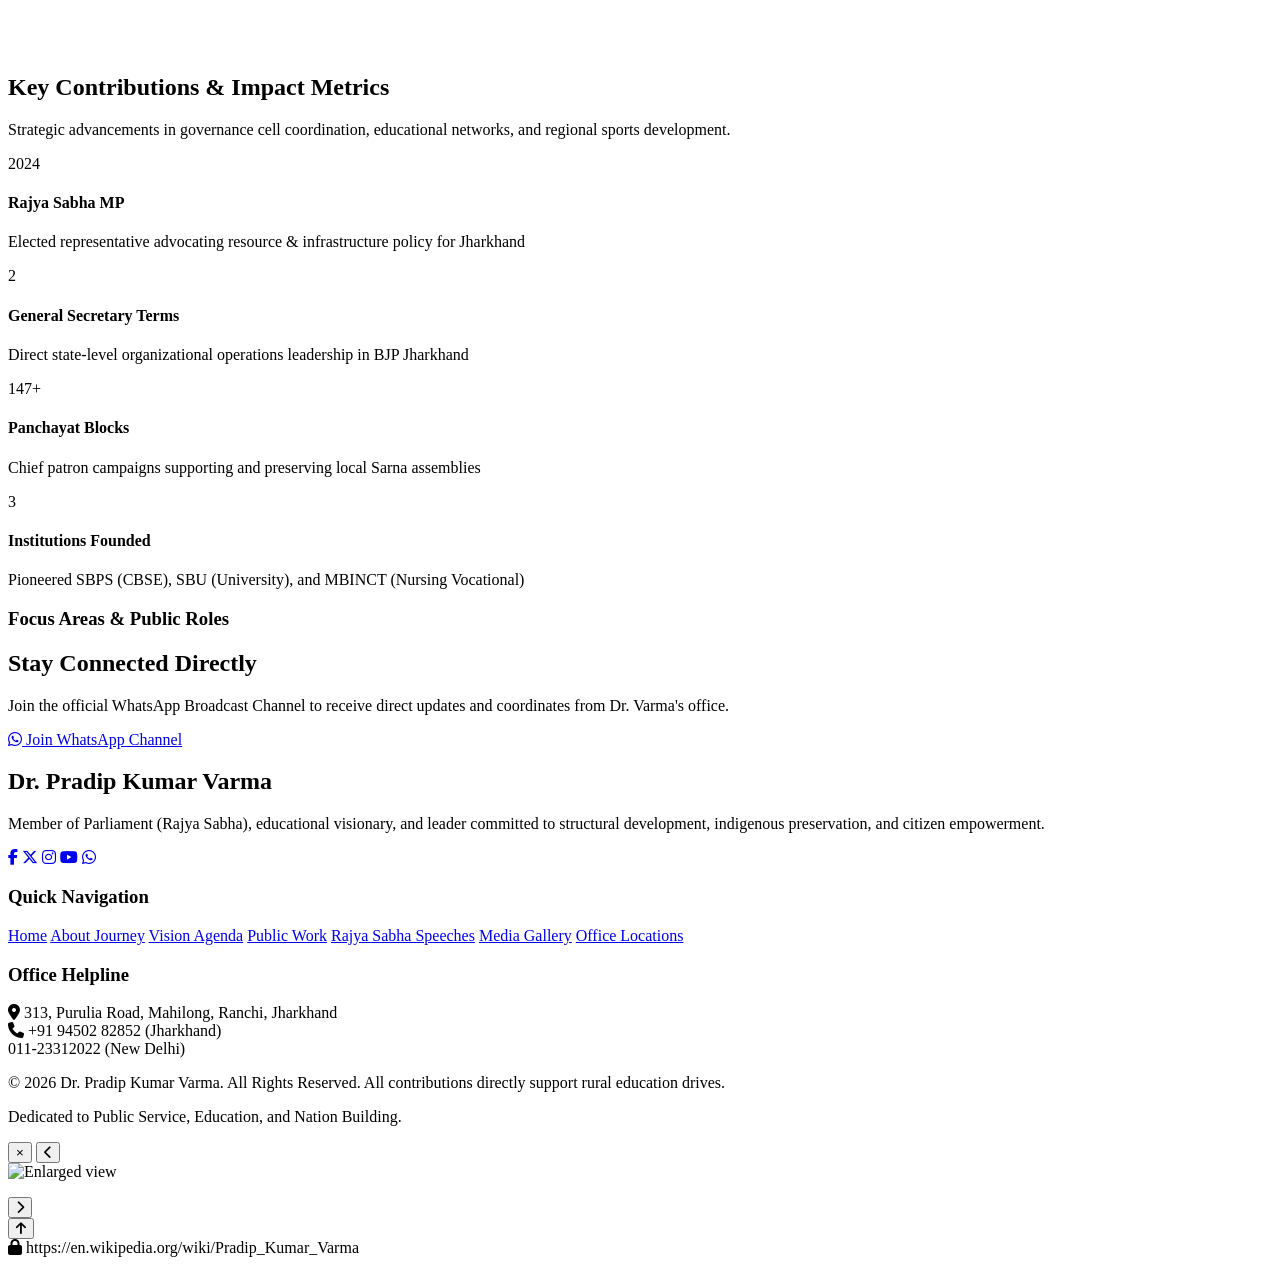
==== achievements.html @ f393c945 "feat: render base HTML5 templates with semantic sectioning" ====
<!DOCTYPE html>
<html lang="en">
<head>
  <meta charset="UTF-8">
  <meta name="viewport" content="width=device-width, initial-scale=1.0">
  <title>Achievements & Impact | Dr. Pradip Kumar Varma</title>
  <meta name="description" content="Governance cell accomplishments, sports associations leadership, and educational achievements of Dr. Pradip Kumar Varma.">
  
  <!-- FontAwesome Icons -->
  <link rel="stylesheet" href="https://cdnjs.cloudflare.com/ajax/libs/font-awesome/6.5.1/css/all.min.css">
  
  <!-- Custom Stylesheet -->
  <link rel="stylesheet" href="styles.css?v=1.2">
  <link rel="canonical" href="https://www.pradipvarma.com/achievements.html">
  
  <!-- Geotargeting Meta Tags for Jharkhand (Local SEO & GEO) -->
  <meta name="geo.region" content="IN-JH">
  <meta name="geo.placename" content="Ranchi, Jharkhand, India">
  <meta name="geo.position" content="23.3441;85.3096">
  <meta name="ICBM" content="23.3441, 85.3096">
  

  <!-- JSON-LD Structured Data Schema for SEO, GEO, and AEO Optimization -->
  <script type="application/ld+json">
  {
    "@context": "https://schema.org",
    "@type": "Person",
    "name": "Dr. Pradip Kumar Varma",
    "alternateName": ["Pradip Kumar Varma", "Dr. Pradip Varma", "Pradip Varma"],
    "jobTitle": "Member of Parliament (Rajya Sabha)",
    "memberOf": [
      {
        "@type": "Organization",
        "name": "Rajya Sabha",
        "alternateName": "Parliament of India",
        "url": "https://rajyasabha.nic.in"
      },
      {
        "@type": "PoliticalParty",
        "name": "Bharatiya Janata Party",
        "alternateName": "BJP",
        "url": "https://www.bjp.org"
      }
    ],
    "birthDate": "1972-02-24",
    "birthPlace": {
      "@type": "Place",
      "name": "Kolkata, West Bengal, India"
    },
    "homeLocation": {
      "@type": "Place",
      "name": "Ranchi, Jharkhand, India",
      "geo": {
        "@type": "GeoCoordinates",
        "latitude": "23.3441",
        "longitude": "85.3096"
      }
    },
    "nationality": {
      "@type": "Country",
      "name": "India"
    },
    "alumniOf": {
      "@type": "EducationalOrganization",
      "name": "Calcutta University",
      "url": "https://www.caluniv.ac.in"
    },
    "url": "https://www.pradipvarma.com",
    "sameAs": [
      "https://www.facebook.com/pkvarmaranchi",
      "https://twitter.com/pkvarmaranchi",
      "https://www.instagram.com/pkvarmaranchi",
      "https://www.youtube.com/@pkvbjp",
      "https://en.wikipedia.org/wiki/Pradip_Kumar_Varma"
    ],
    "description": "Dr. Pradip Kumar Varma is a Member of Parliament (Rajya Sabha) representing Jharkhand, an educationist, social worker, and General Secretary of BJP Jharkhand.",
    "knowsAbout": ["Political Science", "Legislative Affairs", "Social Welfare", "Education Management", "Public Policy", "Jharkhand Development"],
    "knowsLanguage": ["Hindi", "English", "Bengali"]
  }
  </script>
</head>
<body>

  <!-- Header Section (1. HEADER) -->
  <header id="global-header"></header>

  <!-- Main Body Content -->
  <main style="margin-top: 74px;">
    <!-- Achievements Page -->
    <div id="view-achievements" class="page-view">
      <section class="page-title-section">
        <h1>Key Contributions & Impact Metrics</h1>
        <p>Strategic advancements in governance cell coordination, educational networks, and regional sports development.</p>
      </section>
      
      <section class="page-content-wrapper">
        <!-- Interactive Stat Dashboard widgets -->
        <div class="dashboard-stats-grid">
          <div class="dashboard-stat-card">
            <div class="dash-circle">
              <span class="dash-num">2024</span>
            </div>
            <h4>Rajya Sabha MP</h4>
            <p>Elected representative advocating resource & infrastructure policy for Jharkhand</p>
          </div>
          <div class="dashboard-stat-card">
            <div class="dash-circle">
              <span class="dash-num">2</span>
            </div>
            <h4>General Secretary Terms</h4>
            <p>Direct state-level organizational operations leadership in BJP Jharkhand</p>
          </div>
          <div class="dashboard-stat-card">
            <div class="dash-circle">
              <span class="dash-num">147+</span>
            </div>
            <h4>Panchayat Blocks</h4>
            <p>Chief patron campaigns supporting and preserving local Sarna assemblies</p>
          </div>
          <div class="dashboard-stat-card">
            <div class="dash-circle">
              <span class="dash-num">3</span>
            </div>
            <h4>Institutions Founded</h4>
            <p>Pioneered SBPS (CBSE), SBU (University), and MBINCT (Nursing Vocational)</p>
          </div>
        </div>

        <h3 class="achievements-section-title">Focus Areas & Public Roles</h3>
        <!-- Dynamic achievements cards (rendered by script.js) -->
        <div id="achievements-grid" class="achievements-grid"></div>
      </section>
    </div>
  </main>

  <!-- Above Footer Photo Loop -->
  <div class="home-photo-marquee">
    <div class="marquee-track" id="marquee-track"></div>
  </div>

  <!-- NEWSLETTER & WHATSAPP JOIN -->
  <section class="newsletter-section">
    <div class="newsletter-container">
      <div class="news-left">
        <h2>Stay Connected Directly</h2>
        <p>Join the official WhatsApp Broadcast Channel to receive direct updates and coordinates from Dr. Varma's office.</p>
      </div>
      <div class="news-right">
        <div class="whatsapp-broadcast-wrap">
          <a target="_blank" href="https://wa.me/+919450282852" class="btn btn-whatsapp-channel"><i class="fa-brands fa-whatsapp"></i> Join WhatsApp Channel</a>
        </div>
      </div>
    </div>
  </section>

  <!-- Footer -->
  <footer>
    <div class="footer-container">
      <div class="footer-info">
        <div class="footer-profile-header">
          <h2>Dr. Pradip Kumar Varma</h2>
        </div>
        <p>
          Member of Parliament (Rajya Sabha), educational visionary, and leader committed to structural development, indigenous preservation, and citizen empowerment.
        </p>
        <div class="footer-socials">
          <a href="https://www.facebook.com/pkvarmaranchi" target="_blank" class="social-circle-btn"><i class="fa-brands fa-facebook-f"></i></a>
          <a href="https://twitter.com/pkvarmaranchi" target="_blank" class="social-circle-btn"><i class="fa-brands fa-x-twitter"></i></a>
          <a href="https://www.instagram.com/pkvarmaranchi" target="_blank" class="social-circle-btn"><i class="fa-brands fa-instagram"></i></a>
          <a href="https://www.youtube.com/@pkvbjp" target="_blank" class="social-circle-btn"><i class="fa-brands fa-youtube"></i></a>
          <a href="https://wa.me/+919450282852" target="_blank" class="social-circle-btn"><i class="fa-brands fa-whatsapp"></i></a>
        </div>
      </div>
      
      <div class="footer-donate">
        <h3>Quick Navigation</h3>
        <div class="footer-links-grid">
          <a href="index.html">Home</a>
          <a href="biography.html">About Journey</a>
          <a href="vision.html">Vision Agenda</a>
          <a href="achievements.html">Public Work</a>
          <a href="parliament.html">Rajya Sabha Speeches</a>
          <a href="gallery.html">Media Gallery</a>
          <a href="contact.html">Office Locations</a>
        </div>
      </div>
      
      <div class="footer-contact">
        <h3>Office Helpline</h3>
        <div class="footer-contact-details">
          <div>
            <i class="fa fa-map-marker-alt"></i>
            <span>313, Purulia Road, Mahilong, Ranchi, Jharkhand</span>
          </div>
          <div>
            <i class="fa fa-phone"></i>
            <span>+91 94502 82852 (Jharkhand)<br>011-23312022 (New Delhi)</span>
          </div>

        </div>
      </div>
    </div>
    
    <div class="footer-bottom">
      <div class="footer-bottom-text">
        <p>&copy; 2026 Dr. Pradip Kumar Varma. All Rights Reserved. All contributions directly support rural education drives.</p>
      </div>
      <p class="credits-text">Dedicated to Public Service, Education, and Nation Building.</p>
    </div>
  </footer>

  <!-- Lightbox Modal -->
  <div id="lightbox-modal" class="lightbox-modal" role="dialog" aria-label="Image Viewer">
    <button id="lightbox-close" class="lightbox-close" aria-label="Close Lightbox">&times;</button>
    <button id="lightbox-prev" class="lightbox-arrow lightbox-prev" aria-label="Previous Image"><i class="fa fa-chevron-left"></i></button>
    <div class="lightbox-content">
      <img id="lightbox-img" src="" alt="Enlarged view">
      <p id="lightbox-caption" class="lightbox-caption"></p>
    </div>
    <button id="lightbox-next" class="lightbox-arrow lightbox-next" aria-label="Next Image"><i class="fa fa-chevron-right"></i></button>
  </div>

  <!-- Scroll To Top Button -->
  <button id="scroll-to-top" class="scroll-to-top" aria-label="Scroll to top">
    <i class="fa fa-arrow-up"></i>
  </button>

  <!-- Simulated Wikipedia Browser Modal -->
  <div id="wiki-modal" class="wiki-modal">
    <div class="wiki-browser-frame">
      <div class="browser-header">
        <div class="browser-buttons">
          <div class="browser-dot red" id="wiki-close-btn" title="Close Wikipedia Reader"></div>
          <div class="browser-dot yellow"></div>
          <div class="browser-dot green"></div>
        </div>
        <div class="browser-address-bar">
          <i class="fa fa-lock"></i>
          <span>https://en.wikipedia.org/wiki/Pradip_Kumar_Varma</span>
        </div>
      </div>
      <div class="wiki-iframe-wrapper"></div>
    </div>
  </div>

  <!-- Google Translate Element Script -->
  <script type="text/javascript">
    function googleTranslateElementInit() {
      new google.translate.TranslateElement({
        pageLanguage: 'en'
      }, 'google_translate_element');
    }
  </script>
  <script type="text/javascript" src="//translate.google.com/translate_a/element.js?cb=googleTranslateElementInit"></script>
  
  <!-- Shared Data & Logic Scripts -->
  <script src="data.js?v=1.2"></script>
  <script src="script.js?v=1.2"></script>

</body>
</html>
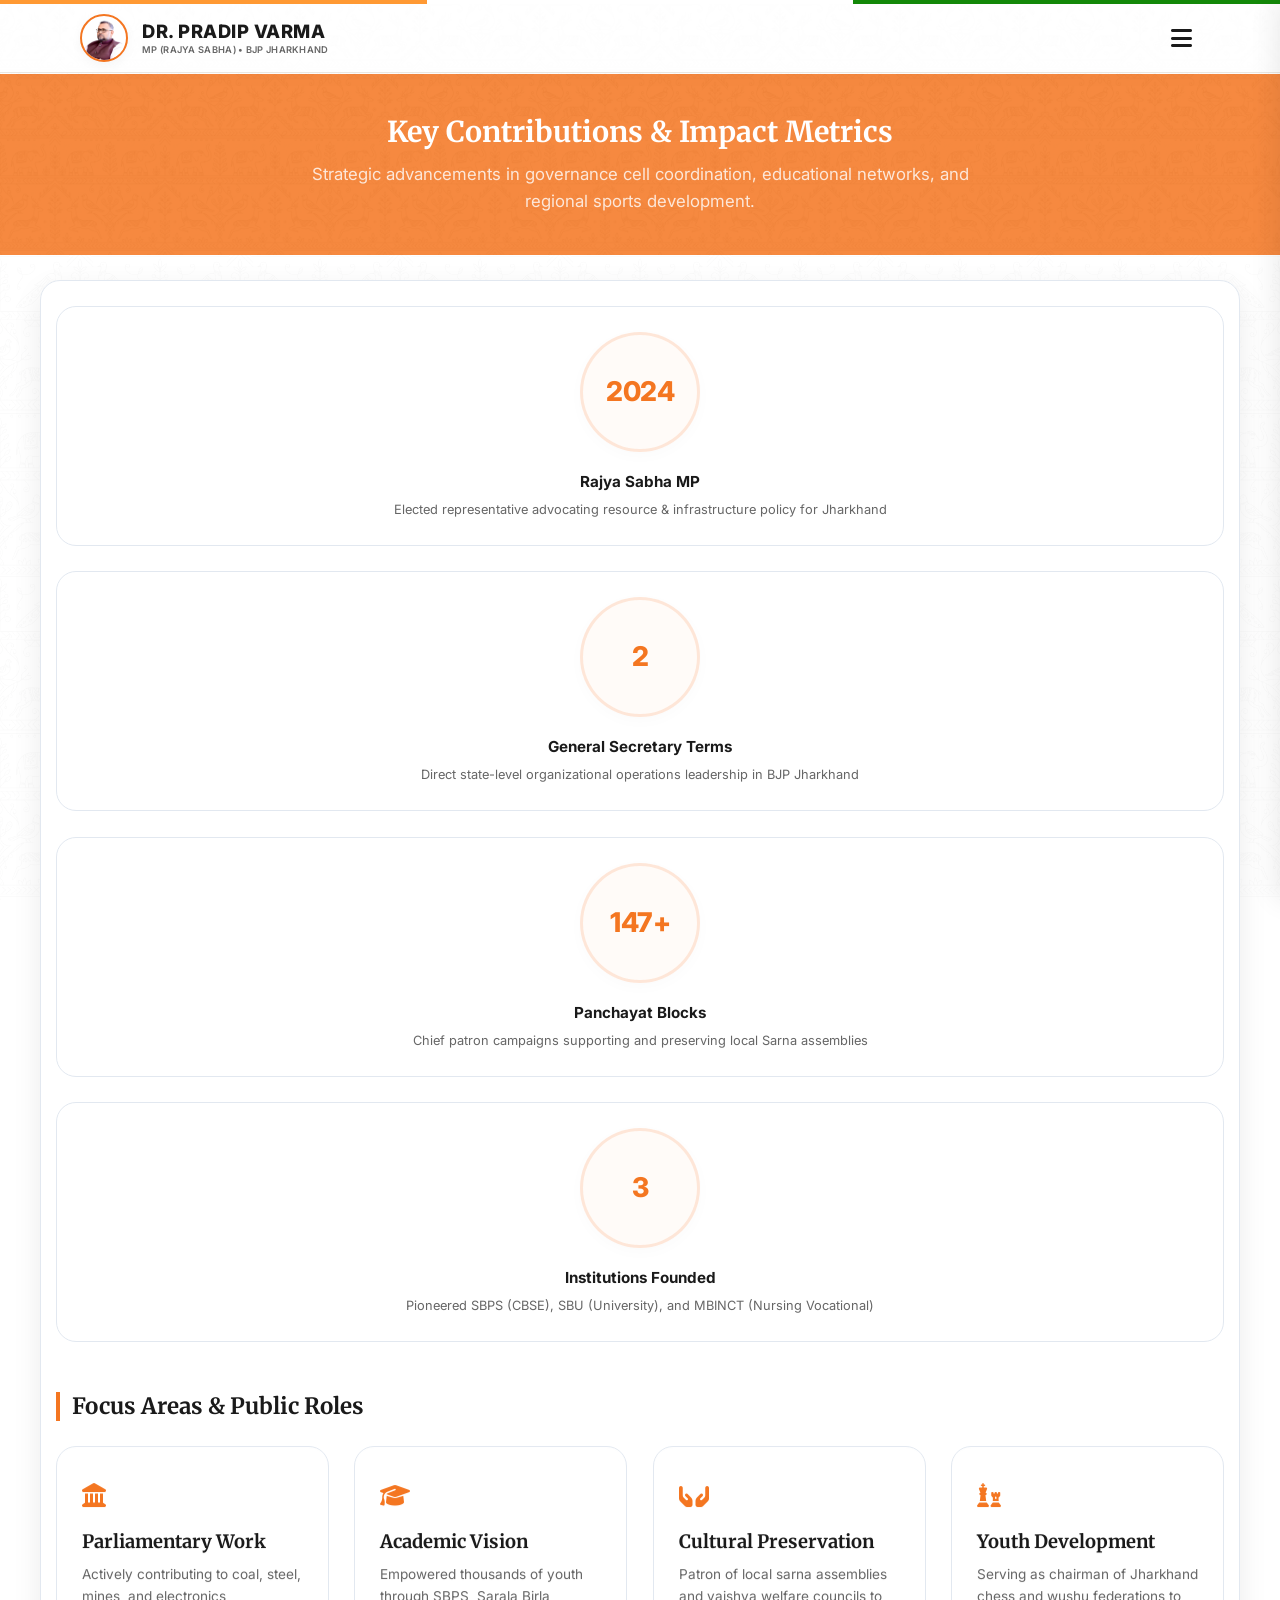
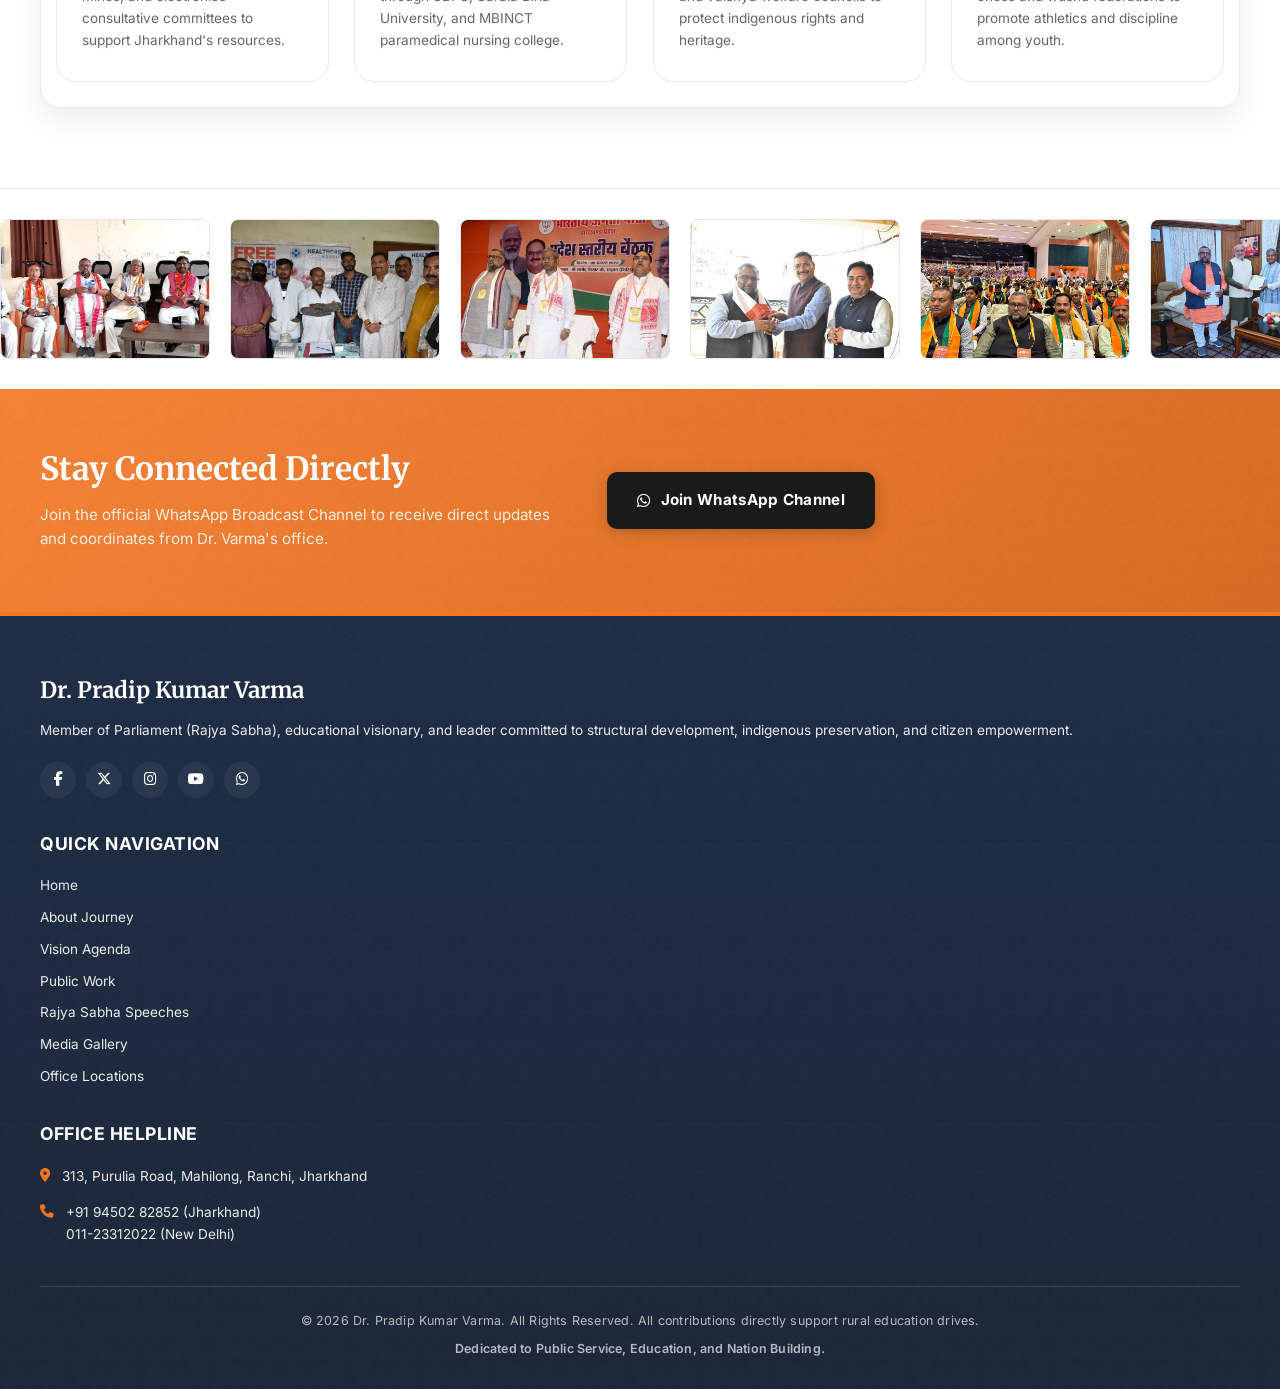
==== commit 5c8647fb: "fix: restore map layout responsiveness on mobile by fixing flex container height collapse" ====
--- a/achievements.html
+++ b/achievements.html
@@ -10,7 +10,7 @@
   <link rel="stylesheet" href="https://cdnjs.cloudflare.com/ajax/libs/font-awesome/6.5.1/css/all.min.css">
   
   <!-- Custom Stylesheet -->
-  <link rel="stylesheet" href="styles.css?v=1.2">
+  <link rel="stylesheet" href="styles.css?v=1.3">
   <link rel="canonical" href="https://www.pradipvarma.com/achievements.html">
   
   <!-- Geotargeting Meta Tags for Jharkhand (Local SEO & GEO) -->
@@ -254,8 +254,8 @@
   <script type="text/javascript" src="//translate.google.com/translate_a/element.js?cb=googleTranslateElementInit"></script>
   
   <!-- Shared Data & Logic Scripts -->
-  <script src="data.js?v=1.2"></script>
-  <script src="script.js?v=1.2"></script>
+  <script src="data.js?v=1.3"></script>
+  <script src="script.js?v=1.3"></script>
 
 </body>
 </html>
--- a/styles.css
+++ b/styles.css
@@ -0,0 +1,4191 @@
+/* ==========================================================================
+   Dr. Pradip Kumar Varma - CSS Design System & Custom Styles
+   Design Aesthetic: Flat, Clean, Saffron Orange & Clean Black Modern Theme
+   ========================================================================== */
+
+@import url('https://fonts.googleapis.com/css2?family=Inter:wght@300;400;500;600;700;800;900&family=Merriweather:ital,wght@0,300;0,400;0,700;0,900;1,300;1,400;1,700&family=Noto+Serif+Devanagari:wght@400;700;900&display=swap');
+
+:root {
+  --primary: #F47621;      /* Saffron / Orange */
+  --primary-dark: #D35B0D; /* Deep Saffron */
+  --navy: #1A1A1A;         /* Clean Dark Black */
+  --navy-dark: #111111;    /* Deepest Black */
+  --accent-green: #138808; /* Jharkhand Forest Green */
+  --accent-light: #22C55E;
+  --bg-cream: #FFFFFF;     /* Pure White Page Background */
+  --bg-white: #FFFFFF;     /* Pure White Card Background */
+  --bg-card: var(--bg-white); /* Subpage container cards background */
+  --text-dark: #1A1A1A;    /* Clean Dark text */
+  --text-muted: #666666;   /* Neutral Gray */
+  --border-color: #E2E8F0;  /* Clean Slate Gray Border */
+  --border-light: rgba(226, 232, 240, 0.5);
+  --font-serif: 'Merriweather', Georgia, serif;
+  --font-sans: 'Inter', system-ui, -apple-system, sans-serif;
+  --font-hindi: 'Noto Serif Devanagari', serif;
+  --shadow-sm: 0 4px 12px rgba(0, 0, 0, 0.04);
+  --shadow-md: 0 10px 30px rgba(0, 0, 0, 0.08);
+  --border-radius: 20px;   /* Rounded corners everywhere */
+  --transition: all 0.3s ease;
+}
+
+/* 1. RESET AND BASE STYLES */
+* {
+  box-sizing: border-box;
+  margin: 0;
+  padding: 0;
+}
+
+body {
+  font-family: var(--font-sans);
+  background-color: var(--bg-cream);
+  color: var(--text-dark);
+  line-height: 1.6;
+  overflow-x: hidden;
+  -webkit-font-smoothing: antialiased;
+  display: flex;
+  flex-direction: column;
+  min-height: 100vh;
+}
+
+body::before {
+  content: '';
+  position: fixed;
+  top: 0;
+  left: 0;
+  width: 100%;
+  height: 100%;
+  background-image: url('assets/images/sohrai_watermark.png');
+  background-repeat: repeat;
+  background-size: 320px;
+  opacity: 0.1; /* Boldly visible doodle watermark (like WhatsApp chat background) */
+  pointer-events: none;
+  z-index: 0; /* Placed behind main relative container, headers, and footers */
+}
+
+main, footer, header {
+  position: relative;
+  z-index: 1;
+}
+
+main {
+  flex: 1 0 auto;
+}
+
+h1, h2, h3, h4, h5, h6 {
+  font-family: var(--font-serif);
+  font-weight: 700;
+  color: var(--navy);
+  line-height: 1.3;
+}
+
+a {
+  color: inherit;
+  text-decoration: none;
+  transition: var(--transition);
+}
+
+button {
+  cursor: pointer;
+  border: none;
+  background: none;
+  font-family: var(--font-sans);
+  transition: var(--transition);
+}
+
+img {
+  max-width: 100%;
+  height: auto;
+  display: block;
+}
+
+/* SECTION BADGE & HEADER */
+.section-badge {
+  display: inline-block;
+  font-size: 0.75rem;
+  font-weight: 700;
+  color: var(--primary);
+  text-transform: uppercase;
+  letter-spacing: 2px;
+  margin-bottom: 8px;
+  border-bottom: 2px solid var(--primary);
+  padding-bottom: 2px;
+}
+
+.section-badge.font-hindi {
+  font-family: var(--font-hindi);
+  font-size: 1.25rem;
+}
+
+/* PREMIUM BUTTONS */
+.btn {
+  display: inline-flex;
+  align-items: center;
+  justify-content: center;
+  padding: 13px 26px;
+  font-weight: 700;
+  font-size: 0.88rem;
+  border-radius: 10px;
+  border: 2px solid transparent;
+  transition: all 0.35s cubic-bezier(0.4, 0, 0.2, 1);
+  gap: 10px;
+  letter-spacing: 0.3px;
+  position: relative;
+  overflow: hidden;
+  box-shadow: 0 4px 12px rgba(0, 0, 0, 0.05);
+}
+
+.btn::after {
+  content: '';
+  position: absolute;
+  top: 0;
+  left: -100%;
+  width: 100%;
+  height: 100%;
+  background: linear-gradient(90deg, transparent, rgba(255, 255, 255, 0.2), transparent);
+  transition: left 0.6s ease;
+}
+
+.btn:hover::after {
+  left: 100%;
+}
+
+.btn:hover {
+  transform: translateY(-2px);
+  box-shadow: 0 6px 20px rgba(0, 0, 0, 0.1);
+}
+
+.btn-primary {
+  background: linear-gradient(135deg, #F47621 0%, #D35B0D 100%);
+  color: var(--bg-white) !important;
+  box-shadow: 0 4px 15px rgba(244, 118, 33, 0.25);
+}
+
+.btn-primary:hover {
+  background: linear-gradient(135deg, #D35B0D 0%, #B24A08 100%);
+  box-shadow: 0 6px 20px rgba(244, 118, 33, 0.35);
+}
+
+.btn-secondary {
+  background: linear-gradient(135deg, #1A1A1A 0%, #333333 100%);
+  color: var(--bg-white) !important;
+  box-shadow: 0 4px 12px rgba(0, 0, 0, 0.15);
+}
+
+.btn-secondary:hover {
+  background: linear-gradient(135deg, #111111 0%, #222222 100%);
+  box-shadow: 0 6px 18px rgba(0, 0, 0, 0.2);
+}
+
+.btn-outline-gold {
+  border-color: var(--primary);
+  color: var(--primary) !important;
+  background-color: transparent;
+  box-shadow: 0 2px 8px rgba(244, 118, 33, 0.08);
+}
+
+.btn-outline-gold:hover {
+  background: linear-gradient(135deg, #F47621 0%, #D35B0D 100%);
+  color: var(--bg-white) !important;
+  border-color: transparent;
+  box-shadow: 0 6px 20px rgba(244, 118, 33, 0.3);
+}
+
+.btn-outline-white {
+  border-color: var(--bg-white);
+  color: var(--bg-white) !important;
+  background-color: transparent;
+}
+
+.btn-outline-white:hover {
+  background-color: var(--bg-white);
+  color: var(--navy) !important;
+}
+
+.btn-text-link {
+  color: var(--navy) !important;
+  text-decoration: none;
+  padding: 0;
+  background: none;
+  font-weight: 700;
+  position: relative;
+  display: inline-flex;
+  align-items: center;
+  gap: 6px;
+}
+
+.btn-text-link::before {
+  content: '';
+  position: absolute;
+  bottom: -2px;
+  left: 0;
+  width: 0;
+  height: 2px;
+  background: var(--primary);
+  transition: width 0.3s ease;
+}
+
+.btn-text-link:hover {
+  color: var(--primary) !important;
+}
+
+.btn-text-link:hover::before {
+  width: 100%;
+}
+
+.btn-donate {
+  padding: 14px 24px;
+  border-radius: 10px;
+  font-size: 0.88rem;
+  font-weight: 700;
+  letter-spacing: 0.3px;
+  transition: all 0.35s cubic-bezier(0.4, 0, 0.2, 1);
+  position: relative;
+  overflow: hidden;
+  display: inline-flex;
+  align-items: center;
+  justify-content: center;
+  gap: 8px;
+}
+
+.btn-donate:hover {
+  transform: translateY(-2px);
+  box-shadow: 0 6px 20px rgba(0, 0, 0, 0.15);
+}
+
+/* PAGE LOADER */
+.page-loader {
+  position: fixed;
+  top: 0;
+  left: 0;
+  width: 100%;
+  height: 100%;
+  background-color: var(--bg-white);
+  z-index: 9999;
+  display: flex;
+  justify-content: center;
+  align-items: center;
+  transition: opacity 0.4s ease, visibility 0.4s ease;
+}
+
+.page-loader.fade-out {
+  opacity: 0;
+  visibility: hidden;
+}
+
+.loader-content {
+  text-align: center;
+}
+
+.loader-svg {
+  width: 80px;
+  height: 80px;
+  margin-bottom: 20px;
+}
+
+.loader-svg .s0 { fill: var(--navy); }
+.loader-svg .s1 { fill: var(--accent-green); }
+.loader-svg .s2 { fill: var(--primary); }
+
+.loader-line {
+  width: 120px;
+  height: 3px;
+  background-color: var(--border-color);
+  border-radius: 1.5px;
+  overflow: hidden;
+  margin: 0 auto;
+  position: relative;
+}
+
+.loader-line::after {
+  content: '';
+  position: absolute;
+  left: -50%;
+  width: 50%;
+  height: 100%;
+  background-color: var(--primary);
+  animation: line-slide 1.2s infinite linear;
+}
+
+@keyframes line-slide {
+  0% { left: -50%; }
+  100% { left: 100%; }
+}
+
+header {
+  position: fixed;
+  top: 0;
+  left: 0;
+  width: 100%;
+  z-index: 1000;
+  background-color: rgba(255, 255, 255, 0.92);
+  backdrop-filter: blur(12px);
+  -webkit-backdrop-filter: blur(12px);
+  border-bottom: 1px solid rgba(230, 225, 218, 0.8);
+  box-shadow: 0 4px 20px rgba(0, 0, 0, 0.02);
+  transition: var(--transition);
+  overflow: hidden; /* contain watermark */
+}
+
+header::before {
+  content: '';
+  position: absolute;
+  top: 0;
+  left: 0;
+  width: 100%;
+  height: 100%;
+  background-image: url('assets/images/sohrai_watermark.png');
+  background-repeat: repeat;
+  background-size: 240px;
+  opacity: 0.04; /* subtle overlay texture in header */
+  pointer-events: none;
+  z-index: -1;
+}
+
+header.scrolled {
+  background-color: rgba(255, 255, 255, 0.98);
+  box-shadow: 0 10px 30px rgba(0, 0, 0, 0.05);
+}
+
+.tricolor-stripe {
+  display: flex;
+  height: 4px;
+  width: 100%;
+}
+
+.nav-header-container {
+  max-width: 90vw;
+  margin: 0 auto;
+  padding: 12px 24px;
+  display: flex;
+  justify-content: space-between;
+  align-items: center;
+}
+
+.brand-logo-area {
+  display: flex;
+  align-items: center;
+  gap: 14px;
+}
+
+.navbar-profile-badge {
+  height: 75px;
+  width: 75px;
+  overflow: hidden;
+  flex-shrink: 0;
+  display: flex;
+  align-items: center;
+  justify-content: center;
+  border-radius: 50%;
+  border: 2px solid var(--primary);
+  box-shadow: var(--shadow-sm);
+  background-color: var(--bg-cream);
+}
+
+.navbar-profile-badge-img {
+  height: 100%;
+  width: 100%;
+  object-fit: cover;
+}
+
+.logo-link {
+  display: flex;
+  align-items: center;
+}
+
+.header-logo-svg {
+  width: 38px;
+  height: 38px;
+  fill: var(--primary);
+  flex-shrink: 0;
+}
+
+.brand-text-block {
+  display: flex;
+  flex-direction: column;
+}
+
+.brand-name {
+  font-family: var(--font-sans);
+  font-size: 1.15rem;
+  font-weight: 800;
+  line-height: 1.1;
+  letter-spacing: 0.5px;
+}
+
+.brand-name a {
+  color: var(--navy);
+}
+
+.brand-title-sub {
+  font-family: var(--font-sans);
+  font-size: 0.65rem;
+  font-weight: 600;
+  color: var(--text-muted);
+  text-transform: uppercase;
+  letter-spacing: 0.5px;
+  margin-top: 2px;
+  line-height: 1.2;
+}
+
+.brand-title-extra {
+  font-family: var(--font-sans);
+  font-size: 0.62rem;
+  font-weight: 700;
+  color: var(--primary);
+  text-transform: uppercase;
+  letter-spacing: 0.8px;
+  margin-top: 1px;
+  line-height: 1.2;
+}
+
+.header-nav-menu {
+  display: block;
+}
+
+.header-nav-menu ul {
+  list-style: none;
+  display: flex;
+  align-items: center;
+  gap: 4px;
+}
+
+.header-nav-menu ul li a {
+  display: block;
+  padding: 8px 12px;
+  color: var(--navy);
+  font-size: 0.85rem;
+  font-weight: 600;
+  letter-spacing: 0.2px;
+  border-radius: 6px;
+  transition: var(--transition);
+  position: relative;
+  white-space: nowrap;
+}
+
+.header-nav-menu ul li a:hover {
+  color: var(--primary);
+}
+
+.header-nav-menu ul li a.active {
+  color: var(--primary);
+  background-color: transparent;
+}
+
+.header-nav-menu ul li a::after {
+  content: '';
+  position: absolute;
+  bottom: -4px;
+  left: 50%;
+  width: 0;
+  height: 2px;
+  background-color: var(--primary);
+  transition: width 0.3s ease, left 0.3s ease;
+  border-radius: 2px;
+}
+
+.header-nav-menu ul li a:hover::after,
+.header-nav-menu ul li a.active::after {
+  width: 60%;
+  left: 20%;
+}
+
+.header-right-cta {
+  display: flex;
+  align-items: center;
+  gap: 15px;
+}
+
+.header-right-cta .btn {
+  padding: 8px 18px;
+  font-size: 0.78rem;
+  border-radius: var(--border-radius);
+  font-weight: 700;
+  letter-spacing: 0.5px;
+  text-transform: uppercase;
+}
+
+.header-translate-widget {
+  display: inline-block;
+  vertical-align: middle;
+}
+
+/* Custom Google Translate Dropdown Styling */
+.goog-te-gadget {
+  font-size: 0 !important;
+  color: transparent !important;
+}
+
+.goog-te-gadget .goog-logo-link,
+.goog-te-gadget span,
+.goog-te-banner-frame {
+  display: none !important;
+}
+
+.goog-te-gadget select.goog-te-combo {
+  font-size: 0.75rem !important;
+  font-weight: 600 !important;
+  font-family: var(--font-sans) !important;
+  color: var(--navy) !important;
+  background-color: var(--bg-white) !important;
+  border: 1px solid var(--border-color) !important;
+  border-radius: 6px !important;
+  padding: 4px 6px !important;
+  outline: none !important;
+  cursor: pointer !important;
+  height: 28px !important;
+  max-width: 110px !important;
+}
+
+.goog-te-banner-frame.skiptranslate {
+  display: none !important;
+}
+
+body {
+  top: 0px !important;
+}
+
+/* Custom Google Translate Selector styling */
+.goog-logo-link {
+  display: none !important;
+}
+
+.goog-te-gadget {
+  color: transparent !important;
+  font-size: 0px !important;
+}
+
+.goog-te-gadget span {
+  display: none !important;
+}
+
+.goog-te-gadget .goog-te-combo {
+  padding: 6px 12px;
+  border-radius: 6px;
+  border: 1px solid var(--border-color);
+  background-color: var(--bg-white);
+  color: var(--navy);
+  font-weight: 600;
+  font-size: 0.8rem;
+  outline: none;
+  cursor: pointer;
+  font-family: var(--font-sans);
+  transition: var(--transition);
+}
+
+.goog-te-gadget .goog-te-combo:hover {
+  border-color: var(--primary);
+}
+
+.mobile-toggle {
+  display: none;
+  color: var(--navy);
+  font-size: 1.4rem;
+  padding: 8px;
+}
+
+/* 3. HERO SECTION */
+.hero-section {
+  position: relative;
+  background-color: var(--bg-cream);
+  overflow: hidden;
+  display: flex;
+  align-items: stretch;
+  min-height: 520px;
+}
+
+.hero-bg-flag {
+  position: absolute;
+  top: 0;
+  right: 0;
+  width: 50%;
+  height: 100%;
+  background-image: url('assets/images/hero-bg.png');
+  background-size: cover;
+  background-position: center right;
+  opacity: 0.12;
+  z-index: 1;
+  mask-image: linear-gradient(to left, rgba(0,0,0,1) 40%, rgba(0,0,0,0) 100%);
+  -webkit-mask-image: linear-gradient(to left, rgba(0,0,0,1) 40%, rgba(0,0,0,0) 100%);
+  pointer-events: none;
+}
+
+.hero-bg-crowd {
+  position: absolute;
+  bottom: 0;
+  left: 0;
+  width: 100%;
+  height: 25%;
+  background-image: url('assets/images/jharkhand-bg.png');
+  background-size: cover;
+  background-position: center bottom;
+  opacity: 0.03;
+  z-index: 1;
+  pointer-events: none;
+}
+
+.hero-container {
+  max-width: 100%;
+  margin: 0;
+  display: grid;
+  grid-template-columns: 1.15fr 0.85fr;
+  align-items: stretch;
+  position: relative;
+  z-index: 2;
+  width: 100%;
+}
+
+.hero-content {
+  display: flex;
+  flex-direction: column;
+  justify-content: center;
+  padding: 60px 4% 60px 8%;
+}
+
+.hero-kicker {
+  font-size: 0.9rem;
+  color: var(--primary);
+  font-weight: 700;
+  letter-spacing: 2px;
+  text-transform: uppercase;
+  margin-bottom: 12px;
+}
+
+.hero-content h1 {
+  font-size: 3rem;
+  font-weight: 900;
+  color: var(--navy);
+  line-height: 1.15;
+  margin-bottom: 18px;
+}
+
+.hero-content p.subtitle {
+  font-size: 1.1rem;
+  color: var(--text-muted);
+  margin-bottom: 30px;
+  max-width: 580px;
+  line-height: 1.6;
+}
+
+.hero-cta {
+  display: flex;
+  flex-wrap: wrap;
+  gap: 12px;
+  margin-bottom: 40px;
+}
+
+.hero-cta .btn {
+  padding: 12px 24px;
+  font-size: 0.88rem;
+}
+
+/* Full-Width Saffron / Orange Blend Hero Tagline Banner */
+.hero-tagline-bar {
+  background: linear-gradient(90deg, var(--primary), var(--primary-dark));
+  width: 100%;
+  padding: 14px 0;
+  position: relative;
+  z-index: 10;
+  border-top: 1px solid rgba(255, 255, 255, 0.1);
+  border-bottom: 2px solid var(--primary-dark);
+}
+
+.hero-tagline-bar-container {
+  max-width: 1200px;
+  margin: 0 auto;
+  padding: 0 24px;
+  display: flex;
+  justify-content: center;
+  align-items: center;
+  flex-wrap: wrap;
+  gap: 30px;
+}
+
+.tagline-item {
+  color: #FFFFFF;
+  font-family: var(--font-sans);
+  font-size: 0.95rem;
+  font-weight: 700;
+  text-transform: uppercase;
+  letter-spacing: 1.5px;
+  display: inline-flex;
+  align-items: center;
+  gap: 10px;
+  transition: var(--transition);
+}
+
+.tagline-item i {
+  color: #FFFFFF;
+  font-size: 1.1rem;
+}
+
+.tagline-item:hover {
+  opacity: 0.9;
+  transform: translateY(-1px);
+}
+
+.tagline-bullet {
+  color: #FFFFFF;
+  font-size: 1rem;
+  font-weight: bold;
+  opacity: 0.8;
+}
+
+.hero-portrait-container {
+  display: flex;
+  justify-content: flex-end;
+  align-items: stretch;
+  position: relative;
+}
+
+.hero-portrait-frame {
+  width: 100%;
+  height: 100%;
+  position: relative;
+  overflow: hidden;
+}
+
+.hero-portrait-img {
+  width: 100%;
+  height: 100%;
+  object-fit: cover;
+  object-position: center top;
+  display: block;
+  mask-image: linear-gradient(to right, rgba(0,0,0,0) 0%, rgba(0,0,0,1) 15%);
+  -webkit-mask-image: linear-gradient(to right, rgba(0,0,0,0) 0%, rgba(0,0,0,1) 15%);
+}
+
+/* 4. CREDIBILITY & TAGLINE STRIP */
+.credibility-strip {
+  background-color: var(--bg-white);
+  border-top: 1px solid var(--border-color);
+  border-bottom: 1px solid var(--border-color);
+  padding: 30px 24px;
+}
+
+.cred-container {
+  max-width: 1200px;
+  margin: 0 auto;
+  display: flex;
+  justify-content: center;
+  flex-wrap: wrap;
+  gap: 30px;
+}
+
+.cred-item {
+  display: flex;
+  flex-direction: column;
+  align-items: center;
+  flex: 1 1 180px;
+  max-width: 240px;
+  text-align: center;
+}
+
+.cred-val {
+  font-family: var(--font-serif);
+  font-size: 1.5rem;
+  font-weight: 900;
+  color: var(--primary);
+  margin-bottom: 6px;
+}
+
+.cred-lbl {
+  font-size: 0.8rem;
+  color: var(--text-muted);
+  font-weight: 600;
+  text-transform: uppercase;
+  letter-spacing: 0.5px;
+  max-width: 180px;
+}
+
+/* 5. ABOUT THE LEADER */
+.about-section-home {
+  padding: 80px 24px;
+  background-color: var(--bg-white);
+}
+
+.about-home-container {
+  max-width: 1200px;
+  margin: 0 auto;
+  display: grid;
+  grid-template-columns: 0.95fr 1.15fr 0.9fr;
+  gap: 40px;
+  align-items: center;
+}
+
+.about-home-features {
+  display: flex;
+  flex-direction: column;
+  gap: 20px;
+}
+
+.about-feature-item {
+  display: flex;
+  gap: 15px;
+  align-items: flex-start;
+}
+
+.feature-icon {
+  width: 44px;
+  height: 44px;
+  border-radius: 50%;
+  background-color: rgba(244, 118, 33, 0.08);
+  color: var(--primary);
+  display: flex;
+  align-items: center;
+  justify-content: center;
+  font-size: 1.15rem;
+  flex-shrink: 0;
+  border: 1px solid rgba(244, 118, 33, 0.15);
+}
+
+.feature-text h3 {
+  font-family: var(--font-sans);
+  font-size: 1rem;
+  font-weight: 700;
+  color: var(--navy);
+  margin-bottom: 4px;
+  line-height: 1.2;
+}
+
+.feature-text p {
+  font-size: 0.85rem;
+  color: var(--text-muted);
+  line-height: 1.4;
+  margin: 0;
+}
+
+.about-home-image {
+  position: relative;
+  border-radius: var(--border-radius);
+  overflow: hidden;
+  border: 1px solid var(--border-color);
+}
+
+.about-home-image img {
+  width: 100%;
+  height: 480px;
+  object-fit: cover;
+}
+
+.about-home-content h2 {
+  font-size: 2.2rem;
+  margin-bottom: 20px;
+  line-height: 1.25;
+}
+
+.about-home-content p.lead-text {
+  font-size: 1.1rem;
+  font-weight: 500;
+  color: var(--navy);
+  margin-bottom: 15px;
+}
+
+.about-home-content p {
+  color: var(--text-muted);
+  margin-bottom: 15px;
+  font-size: 0.95rem;
+}
+
+.about-home-cta {
+  margin-top: 25px;
+}
+
+/* 6. TIMELINE & PARLIAMENTARY JOURNEY */
+.journey-section-home {
+  padding: 80px 24px;
+  background-color: var(--bg-cream);
+  border-top: 1px solid var(--border-color);
+}
+
+.journey-home-container {
+  max-width: 1200px;
+  margin: 0 auto;
+}
+
+.journey-home-header {
+  text-align: center;
+  max-width: 700px;
+  margin: 0 auto 50px auto;
+}
+
+.journey-home-header h2 {
+  font-size: 2.2rem;
+  margin-bottom: 15px;
+}
+
+.journey-home-header p {
+  color: var(--text-muted);
+}
+
+.journey-home-grid {
+  display: grid;
+  grid-template-columns: 1.1fr 0.9fr;
+  gap: 50px;
+}
+
+.journey-home-timeline h3,
+.journey-home-responsibilities h3 {
+  font-size: 1.4rem;
+  margin-bottom: 25px;
+  border-left: 4px solid var(--primary);
+  padding-left: 12px;
+}
+
+.journey-home-timeline-list {
+  display: flex;
+  flex-direction: column;
+  gap: 25px;
+  position: relative;
+  padding-left: 20px;
+}
+
+.journey-home-timeline-list::before {
+  content: '';
+  position: absolute;
+  left: 4px;
+  top: 8px;
+  bottom: 8px;
+  width: 2px;
+  background-color: var(--border-color);
+}
+
+.journey-home-timeline-item {
+  position: relative;
+}
+
+.journey-home-timeline-item::before {
+  content: '';
+  position: absolute;
+  left: -20px;
+  top: 8px;
+  width: 10px;
+  height: 10px;
+  border-radius: 50%;
+  background-color: var(--primary);
+  border: 2px solid var(--bg-cream);
+}
+
+.journey-home-timeline-item .j-year {
+  font-weight: 800;
+  font-size: 1rem;
+  color: var(--primary);
+  margin-bottom: 4px;
+}
+
+.journey-home-timeline-item .j-desc {
+  font-size: 0.95rem;
+  color: var(--text-dark);
+  font-weight: 500;
+}
+
+/* Responsibilities Card Styles */
+.responsibilities-card {
+  background-color: var(--bg-white);
+  border: 1px solid var(--border-color);
+  border-radius: var(--border-radius);
+  padding: 30px;
+}
+
+.resp-list {
+  list-style: none;
+  display: flex;
+  flex-direction: column;
+  gap: 25px;
+}
+
+.resp-list li {
+  display: flex;
+  gap: 20px;
+  align-items: flex-start;
+}
+
+.resp-list li i {
+  font-size: 1.5rem;
+  color: var(--primary);
+  margin-top: 3px;
+}
+
+.resp-list li h4 {
+  font-family: var(--font-sans);
+  font-size: 1rem;
+  font-weight: 700;
+  color: var(--navy);
+  margin-bottom: 4px;
+}
+
+.resp-list li p {
+  font-size: 0.9rem;
+  color: var(--text-muted);
+}
+
+/* 7. VISION & RESOLUTIONS */
+.vision-section {
+  padding: 80px 24px;
+  background-color: var(--bg-white);
+}
+
+.vision-container {
+  max-width: 1200px;
+  margin: 0 auto;
+}
+
+.vision-header {
+  text-align: center;
+  max-width: 700px;
+  margin: 0 auto 50px auto;
+}
+
+.vision-header h2 {
+  font-size: 2.2rem;
+  margin-bottom: 15px;
+}
+
+.vision-header p {
+  color: var(--text-muted);
+}
+
+.vision-grid {
+  display: grid;
+  grid-template-columns: repeat(auto-fit, minmax(320px, 1fr));
+  gap: 30px;
+}
+
+.vision-card {
+  background-color: var(--bg-white);
+  border: 1px solid var(--border-color);
+  border-radius: var(--border-radius);
+  padding: 35px 30px;
+  transition: var(--transition);
+}
+
+.vision-card:hover {
+  border-color: var(--primary);
+  transform: translateY(-4px);
+}
+
+.v-icon {
+  width: 50px;
+  height: 50px;
+  background-color: var(--bg-cream);
+  border-radius: 50%;
+  display: flex;
+  align-items: center;
+  justify-content: center;
+  font-size: 1.3rem;
+  color: var(--primary);
+  margin-bottom: 20px;
+}
+
+.vision-card h3 {
+  font-size: 1.25rem;
+  margin-bottom: 12px;
+}
+
+.vision-card p {
+  font-size: 0.9rem;
+  color: var(--text-muted);
+}
+
+/* 8. EDUCATION & SOCIAL IMPACT */
+.education-impact-section {
+  padding: 80px 24px;
+  background-color: var(--bg-cream);
+  border-top: 1px solid var(--border-color);
+  border-bottom: 1px solid var(--border-color);
+}
+
+.edu-impact-container {
+  max-width: 1200px;
+  margin: 0 auto;
+}
+
+.edu-impact-content-wrap {
+  display: grid;
+  grid-template-columns: 1.1fr 0.9fr;
+  gap: 50px;
+  align-items: center;
+}
+
+.edu-impact-text h2 {
+  font-size: 2.2rem;
+  margin-bottom: 20px;
+}
+
+.edu-impact-text p.lead-text {
+  font-size: 1.1rem;
+  font-weight: 500;
+  color: var(--navy);
+  margin-bottom: 15px;
+}
+
+.edu-impact-text p {
+  color: var(--text-muted);
+  margin-bottom: 25px;
+  font-size: 0.95rem;
+}
+
+.edu-institutions-list {
+  display: flex;
+  flex-direction: column;
+  gap: 20px;
+}
+
+.edu-inst-item {
+  display: flex;
+  gap: 15px;
+  background-color: var(--bg-white);
+  padding: 15px 20px;
+  border-radius: var(--border-radius);
+  border: 1px solid var(--border-color);
+}
+
+.edu-inst-item i {
+  font-size: 1.3rem;
+  color: var(--primary);
+  margin-top: 3px;
+}
+
+.edu-inst-item strong {
+  display: block;
+  font-size: 0.95rem;
+  color: var(--navy);
+  margin-bottom: 4px;
+}
+
+.edu-inst-item span {
+  font-size: 0.85rem;
+  color: var(--text-muted);
+}
+
+.edu-impact-visual {
+  position: relative;
+  border-radius: var(--border-radius);
+  overflow: hidden;
+  border: 1px solid var(--border-color);
+}
+
+.edu-impact-visual img {
+  width: 100%;
+  height: 420px;
+  object-fit: cover;
+}
+
+.campus-badge {
+  position: absolute;
+  bottom: 20px;
+  left: 20px;
+  background-color: var(--navy);
+  color: var(--bg-white);
+  padding: 10px 18px;
+  border-radius: 8px;
+  display: flex;
+  align-items: center;
+  gap: 10px;
+  font-size: 0.85rem;
+  font-weight: 600;
+}
+
+.campus-badge i {
+  color: var(--primary);
+}
+
+/* 9. GROUND CONNECT (JAN SAMVAD GALLERY) */
+.groundwork-section {
+  padding: 80px 24px;
+  background-color: var(--bg-white);
+}
+
+.groundwork-container {
+  max-width: 1200px;
+  margin: 0 auto;
+}
+
+.groundwork-header {
+  text-align: center;
+  max-width: 700px;
+  margin: 0 auto 50px auto;
+}
+
+.groundwork-header h2 {
+  font-size: 2.2rem;
+  margin-bottom: 15px;
+}
+
+.groundwork-header p {
+  color: var(--text-muted);
+}
+
+.groundwork-gallery-grid {
+  display: grid;
+  grid-template-columns: repeat(auto-fit, minmax(350px, 1fr));
+  gap: 25px;
+}
+
+.groundwork-item {
+  background-color: var(--bg-white);
+  border: 1px solid var(--border-color);
+  border-radius: var(--border-radius);
+  overflow: hidden;
+  transition: var(--transition);
+}
+
+.groundwork-item:hover {
+  transform: translateY(-4px);
+  border-color: var(--primary);
+}
+
+.groundwork-item img {
+  width: 100%;
+  height: 240px;
+  object-fit: cover;
+}
+
+.gw-caption {
+  padding: 15px 20px;
+  font-size: 0.9rem;
+  font-weight: 600;
+  color: var(--navy);
+}
+
+/* 10. VIDEO MESSAGE */
+.video-message-section {
+  padding: 80px 24px;
+  background-color: var(--bg-cream);
+  border-top: 1px solid var(--border-color);
+  border-bottom: 1px solid var(--border-color);
+}
+
+.video-message-container {
+  max-width: 900px;
+  margin: 0 auto;
+  text-align: center;
+}
+
+.video-msg-header {
+  margin-bottom: 40px;
+}
+
+.video-msg-header h2 {
+  font-size: 2.2rem;
+  margin-bottom: 15px;
+}
+
+.video-msg-header p {
+  color: var(--text-muted);
+  max-width: 600px;
+  margin: 0 auto;
+}
+
+.video-play-box {
+  position: relative;
+  width: 100%;
+  border-radius: var(--border-radius);
+  overflow: hidden;
+  border: 1px solid var(--border-color);
+  background-color: #000;
+}
+
+.video-overlay-cover {
+  position: relative;
+  cursor: pointer;
+}
+
+.video-overlay-cover img {
+  width: 100%;
+  height: 480px;
+  object-fit: cover;
+  opacity: 0.85;
+}
+
+.play-btn-circle {
+  position: absolute;
+  top: 50%;
+  left: 50%;
+  transform: translate(-50%, -50%);
+  width: 70px;
+  height: 70px;
+  background-color: var(--primary);
+  color: var(--bg-white);
+  border-radius: 50%;
+  display: flex;
+  align-items: center;
+  justify-content: center;
+  font-size: 1.5rem;
+  box-shadow: 0 0 0 10px rgba(244, 118, 33, 0.2);
+  transition: var(--transition);
+}
+
+.video-overlay-cover:hover .play-btn-circle {
+  background-color: var(--primary-dark);
+  box-shadow: 0 0 0 15px rgba(244, 118, 33, 0.3);
+}
+
+/* 11. CREDIBILITY DASHBOARD (COUNTERS) */
+.achievements-dashboard-section {
+  padding: 80px 24px;
+  background-color: var(--bg-white);
+}
+
+.ach-dash-container {
+  max-width: 1200px;
+  margin: 0 auto;
+}
+
+.ach-dash-header {
+  text-align: center;
+  max-width: 700px;
+  margin: 0 auto 50px auto;
+}
+
+.ach-dash-header h2 {
+  font-size: 2.2rem;
+  margin-bottom: 15px;
+}
+
+.ach-dash-header p {
+  color: var(--text-muted);
+}
+
+.ach-counters-grid {
+  display: grid;
+  grid-template-columns: repeat(auto-fit, minmax(220px, 1fr));
+  gap: 25px;
+}
+
+.counter-card {
+  background-color: var(--bg-white);
+  border: 1px solid var(--border-color);
+  border-radius: var(--border-radius);
+  padding: 30px 20px;
+  text-align: center;
+  transition: var(--transition);
+}
+
+.counter-card:hover {
+  border-color: var(--primary);
+}
+
+.counter-number {
+  font-family: var(--font-serif);
+  font-size: 3rem;
+  font-weight: 900;
+  color: var(--primary);
+  line-height: 1.1;
+  margin-bottom: 5px;
+  letter-spacing: -0.5px;
+}
+
+.counter-label {
+  font-family: var(--font-sans);
+  font-size: 0.82rem;
+  font-weight: 800;
+  text-transform: uppercase;
+  letter-spacing: 1px;
+  color: var(--text-muted);
+  margin-bottom: 15px;
+}
+
+.counter-card h3 {
+  font-family: var(--font-sans);
+  font-size: 0.95rem;
+  font-weight: 700;
+  color: var(--primary);
+  margin-bottom: 10px;
+  text-transform: uppercase;
+}
+
+.counter-card p {
+  font-size: 0.85rem;
+  color: var(--text-muted);
+}
+
+/* 12. PRESS & MEDIA HIGHLIGHTS */
+.media-highlights-section {
+  padding: 80px 24px;
+  background-color: var(--bg-white);
+  border-top: 1px solid var(--border-color);
+  border-bottom: 1px solid var(--border-color);
+}
+
+.media-high-container {
+  max-width: 1200px;
+  margin: 0 auto;
+}
+
+.media-high-header {
+  text-align: center;
+  max-width: 700px;
+  margin: 0 auto 50px auto;
+}
+
+.media-high-header h2 {
+  font-size: 2.2rem;
+  margin-bottom: 15px;
+}
+
+.media-high-header p {
+  color: var(--text-muted);
+}
+
+.news-slider-track {
+  display: grid;
+  grid-template-columns: repeat(auto-fit, minmax(260px, 1fr));
+  gap: 25px;
+  margin-bottom: 40px;
+}
+
+.news-card {
+  background-color: var(--bg-white);
+  border: 1px solid var(--border-color);
+  border-radius: var(--border-radius);
+  overflow: hidden;
+}
+
+.news-card img {
+  width: 100%;
+  height: 200px;
+  object-fit: cover;
+}
+
+.news-card-body {
+  padding: 20px;
+}
+
+.news-card-body h4 {
+  font-size: 1rem;
+  color: var(--navy);
+  margin-bottom: 10px;
+  line-height: 1.4;
+}
+
+.news-card-body span {
+  font-size: 0.8rem;
+  color: var(--text-muted);
+  font-weight: 500;
+}
+
+.media-cta {
+  text-align: center;
+}
+
+/* 13. BEYOND POLITICS (SOCIAL INITIATIVES) */
+.social-initiatives-section {
+  padding: 80px 24px;
+  background-color: var(--bg-white);
+}
+
+.social-init-container {
+  max-width: 1200px;
+  margin: 0 auto;
+}
+
+.social-init-header {
+  text-align: center;
+  max-width: 700px;
+  margin: 0 auto 50px auto;
+}
+
+.social-init-header h2 {
+  font-size: 2.2rem;
+  margin-bottom: 15px;
+}
+
+.social-init-header p {
+  color: var(--text-muted);
+}
+
+.social-init-grid {
+  display: grid;
+  grid-template-columns: repeat(auto-fit, minmax(320px, 1fr));
+  gap: 30px;
+}
+
+.social-init-card {
+  background-color: var(--bg-white);
+  border: 1px solid var(--border-color);
+  border-radius: var(--border-radius);
+  padding: 30px;
+  transition: var(--transition);
+}
+
+.social-init-card:hover {
+  border-color: var(--primary);
+}
+
+.card-icon {
+  font-size: 1.6rem;
+  color: var(--primary);
+  margin-bottom: 15px;
+}
+
+.social-init-card h3 {
+  font-size: 1.2rem;
+  margin-bottom: 12px;
+}
+
+.social-init-card p {
+  font-size: 0.9rem;
+  color: var(--text-muted);
+}
+
+/* 14. PUBLIC TESTIMONIALS */
+.testimonials-section {
+  padding: 80px 24px;
+  background-color: var(--bg-cream);
+  border-top: 1px solid var(--border-color);
+  border-bottom: 1px solid var(--border-color);
+}
+
+.testimonials-container {
+  max-width: 1200px;
+  margin: 0 auto;
+}
+
+.test-header {
+  text-align: center;
+  max-width: 700px;
+  margin: 0 auto 50px auto;
+}
+
+.test-header h2 {
+  font-size: 2.2rem;
+  margin-bottom: 15px;
+}
+
+.test-header p {
+  color: var(--text-muted);
+}
+
+.testimonials-grid {
+  display: grid;
+  grid-template-columns: repeat(auto-fit, minmax(320px, 1fr));
+  gap: 30px;
+}
+
+.testimonial-card {
+  background-color: var(--bg-white);
+  border: 1px solid var(--border-color);
+  border-radius: var(--border-radius);
+  padding: 35px 30px;
+  display: flex;
+  flex-direction: column;
+  justify-content: space-between;
+}
+
+.quote-style {
+  font-size: 0.95rem;
+  line-height: 1.6;
+  font-style: italic;
+  color: var(--text-dark);
+  margin-bottom: 20px;
+}
+
+.testifier-info strong {
+  display: block;
+  font-size: 0.95rem;
+  color: var(--navy);
+}
+
+.testifier-info span {
+  font-size: 0.8rem;
+  color: var(--text-muted);
+}
+
+/* 14B. QUOTE STRIP */
+/* 14B. QUOTE & FACEBOOK SECTION */
+.quote-section-home {
+  padding: 80px 24px;
+  background: linear-gradient(135deg, var(--navy-dark), var(--navy));
+  color: var(--bg-white);
+  border-top: 1px solid var(--border-color);
+  border-bottom: 1px solid var(--border-color);
+}
+
+.quote-container-home {
+  max-width: 1200px;
+  margin: 0 auto;
+  display: grid;
+  grid-template-columns: 1.2fr 0.8fr;
+  gap: 50px;
+  align-items: center;
+}
+
+.quote-box-main {
+  background-color: rgba(255, 255, 255, 0.03);
+  border: 1px solid rgba(255, 255, 255, 0.08);
+  border-radius: var(--border-radius);
+  padding: 50px;
+  position: relative;
+  overflow: hidden;
+}
+
+.quote-box-main::before {
+  content: '';
+  position: absolute;
+  top: 0;
+  left: 0;
+  width: 4px;
+  height: 100%;
+  background-color: var(--primary);
+}
+
+.quote-text-wrap {
+  position: relative;
+  z-index: 1;
+}
+
+.quote-symbol-home {
+  font-size: 2.5rem;
+  color: rgba(244, 118, 33, 0.3);
+  margin-bottom: 20px;
+  line-height: 1;
+}
+
+.quote-statement-home {
+  font-family: var(--font-serif);
+  font-size: 1.65rem;
+  font-weight: 400;
+  line-height: 1.6;
+  margin-bottom: 25px;
+  font-style: italic;
+  letter-spacing: -0.2px;
+}
+
+.quote-author-home {
+  font-size: 0.95rem;
+  color: var(--primary);
+  font-weight: 700;
+  text-transform: uppercase;
+  letter-spacing: 1.5px;
+}
+
+/* Portrait Image Card Styling */
+.quote-portrait-card {
+  border-radius: var(--border-radius);
+  overflow: hidden;
+  box-shadow: var(--shadow-md);
+  border: 1px solid var(--border-color);
+  height: 380px;
+  display: flex;
+  background-color: var(--bg-white);
+  transition: var(--transition);
+}
+
+.quote-portrait-card:hover {
+  transform: translateY(-4px);
+  box-shadow: 0 15px 30px rgba(0, 0, 0, 0.08);
+}
+
+.quote-portrait-card-img {
+  width: 100%;
+  height: 100%;
+  object-fit: cover;
+  transition: var(--transition);
+}
+
+.quote-portrait-card:hover .quote-portrait-card-img {
+  transform: scale(1.03);
+}
+
+/* 15. CAMPAIGNS & MOVEMENTS */
+.campaigns-section {
+  padding: 80px 24px;
+  background-color: var(--bg-white);
+}
+
+.campaigns-container {
+  max-width: 1200px;
+  margin: 0 auto;
+}
+
+.camp-header {
+  text-align: center;
+  max-width: 700px;
+  margin: 0 auto 50px auto;
+}
+
+.camp-header h2 {
+  font-size: 2.2rem;
+  margin-bottom: 15px;
+}
+
+.camp-header p {
+  color: var(--text-muted);
+}
+
+.campaigns-grid {
+  display: grid;
+  grid-template-columns: repeat(auto-fit, minmax(260px, 1fr));
+  gap: 25px;
+}
+
+.camp-card {
+  background-color: var(--bg-white);
+  border: 1px solid var(--border-color);
+  border-radius: var(--border-radius);
+  padding: 30px 25px;
+  transition: var(--transition);
+}
+
+.camp-card:hover {
+  border-color: var(--primary);
+}
+
+.camp-tag {
+  display: inline-block;
+  background-color: var(--bg-cream);
+  color: var(--primary);
+  font-size: 0.75rem;
+  font-weight: 700;
+  padding: 4px 10px;
+  border-radius: 8px;
+  margin-bottom: 15px;
+  text-transform: uppercase;
+}
+
+.camp-card h3 {
+  font-size: 1.15rem;
+  margin-bottom: 10px;
+}
+
+.camp-card p {
+  font-size: 0.85rem;
+  color: var(--text-muted);
+}
+
+/* 16. SOCIAL MEDIA WALL */
+.social-wall-section {
+  padding: 80px 24px;
+  background-color: var(--bg-cream);
+  border-top: 1px solid var(--border-color);
+  border-bottom: 1px solid var(--border-color);
+}
+
+.social-wall-container {
+  max-width: 1200px;
+  margin: 0 auto;
+}
+
+.social-wall-header {
+  text-align: center;
+  max-width: 700px;
+  margin: 0 auto 50px auto;
+}
+
+.social-wall-header h2 {
+  font-size: 2.2rem;
+  margin-bottom: 15px;
+}
+
+.social-wall-header p {
+  color: var(--text-muted);
+}
+
+.social-wall-grid {
+  display: grid;
+  grid-template-columns: repeat(auto-fit, minmax(320px, 1fr));
+  gap: 30px;
+}
+
+.social-post {
+  background-color: var(--bg-white);
+  border: 1px solid var(--border-color);
+  border-radius: var(--border-radius);
+  padding: 25px;
+  display: flex;
+  flex-direction: column;
+  justify-content: space-between;
+}
+
+.post-header {
+  display: flex;
+  align-items: center;
+  gap: 10px;
+  font-size: 0.85rem;
+  font-weight: 700;
+  margin-bottom: 15px;
+  color: var(--navy);
+}
+
+.social-post.fb .post-header i { color: #1877F2; }
+.social-post.tw .post-header i { color: #000000; }
+.social-post.yt .post-header i { color: #FF0000; }
+
+.social-post p {
+  font-size: 0.9rem;
+  color: var(--text-dark);
+  margin-bottom: 15px;
+  line-height: 1.5;
+}
+
+.post-link {
+  font-size: 0.85rem;
+  color: var(--primary);
+  font-weight: 600;
+  text-decoration: underline;
+}
+
+.post-img,
+.yt-thumb {
+  width: 100%;
+  height: 180px;
+  object-fit: cover;
+  border-radius: 8px;
+  margin-bottom: 15px;
+}
+
+/* 17. VOLUNTEER PANEL & FORM */
+.volunteer-section {
+  padding: 80px 24px;
+  background-color: var(--bg-white);
+}
+
+.volunteer-container {
+  max-width: 1200px;
+  margin: 0 auto;
+}
+
+.volunteer-card-panel {
+  background-color: #111111;
+  color: var(--bg-white);
+  border-radius: var(--border-radius);
+  overflow: hidden;
+  display: grid;
+  grid-template-columns: 1fr 1fr;
+}
+
+.vol-content {
+  padding: 50px;
+  display: flex;
+  flex-direction: column;
+  justify-content: center;
+}
+
+.vol-content h2 {
+  color: var(--bg-white);
+  font-size: 2.2rem;
+  margin-bottom: 20px;
+}
+
+.vol-content p {
+  color: rgba(255, 255, 255, 0.8);
+  margin-bottom: 30px;
+  font-size: 0.95rem;
+}
+
+.vol-form-wrap {
+  background-color: rgba(255, 255, 255, 0.03);
+  border-left: 1px solid rgba(255, 255, 255, 0.1);
+  padding: 50px;
+}
+
+.vol-form {
+  display: flex;
+  flex-direction: column;
+  gap: 20px;
+}
+
+.form-group {
+  display: flex;
+  flex-direction: column;
+  gap: 8px;
+}
+
+.form-group label {
+  font-size: 0.85rem;
+  font-weight: 600;
+  color: rgba(255, 255, 255, 0.9);
+}
+
+.form-group input,
+.form-group select {
+  padding: 12px;
+  border-radius: 8px;
+  border: 1px solid rgba(255, 255, 255, 0.2);
+  background-color: rgba(255, 255, 255, 0.05);
+  color: var(--bg-white);
+  font-size: 0.9rem;
+}
+
+.form-group input::placeholder {
+  color: rgba(255, 255, 255, 0.4);
+}
+
+.form-group select option {
+  background-color: var(--navy-dark);
+  color: var(--bg-white);
+}
+
+.btn-submit {
+  width: 100%;
+  padding: 14px;
+  font-size: 0.95rem;
+  background-color: var(--primary);
+  border: none;
+  font-weight: 700;
+}
+
+.success-message {
+  padding: 20px;
+  background-color: rgba(34, 197, 94, 0.1);
+  border: 1px solid var(--accent-light);
+  border-radius: 8px;
+  color: var(--accent-light);
+  font-weight: 600;
+  font-size: 0.95rem;
+  text-align: center;
+}
+
+/* 18. EVENTS CALENDAR */
+.events-section {
+  padding: 80px 24px;
+  background-color: var(--bg-cream);
+  border-top: 1px solid var(--border-color);
+  border-bottom: 1px solid var(--border-color);
+}
+
+.events-container {
+  max-width: 1200px;
+  margin: 0 auto;
+}
+
+.events-header {
+  text-align: center;
+  max-width: 700px;
+  margin: 0 auto 50px auto;
+}
+
+.events-header h2 {
+  font-size: 2.2rem;
+  margin-bottom: 15px;
+}
+
+.events-header p {
+  color: var(--text-muted);
+}
+
+.events-timeline-list {
+  display: flex;
+  flex-direction: column;
+  gap: 25px;
+  max-width: 800px;
+  margin: 0 auto;
+}
+
+.event-timeline-item {
+  background-color: var(--bg-white);
+  border: 1px solid var(--border-color);
+  border-radius: var(--border-radius);
+  padding: 25px;
+  display: flex;
+  gap: 25px;
+  align-items: center;
+}
+
+.event-date {
+  width: 70px;
+  height: 70px;
+  background-color: var(--navy);
+  color: var(--bg-white);
+  border-radius: 8px;
+  display: flex;
+  flex-direction: column;
+  align-items: center;
+  justify-content: center;
+  flex-shrink: 0;
+}
+
+.event-date .ev-day {
+  font-size: 1.4rem;
+  font-weight: 800;
+  line-height: 1;
+}
+
+.event-date .ev-month {
+  font-size: 0.75rem;
+  font-weight: 600;
+  text-transform: uppercase;
+}
+
+.event-details h3 {
+  font-size: 1.15rem;
+  color: var(--navy);
+  margin-bottom: 6px;
+}
+
+.event-details p {
+  font-size: 0.9rem;
+  color: var(--text-muted);
+  margin-bottom: 8px;
+}
+
+.ev-location {
+  font-size: 0.8rem;
+  font-weight: 600;
+  color: var(--primary);
+  display: flex;
+  align-items: center;
+  gap: 5px;
+}
+
+/* 19. DONATION SUPPORT & QR */
+.support-section {
+  padding: 80px 24px;
+  background-color: var(--bg-white);
+}
+
+.support-container {
+  max-width: 1200px;
+  margin: 0 auto;
+}
+
+.support-header {
+  text-align: center;
+  max-width: 700px;
+  margin: 0 auto 50px auto;
+}
+
+.support-header h2 {
+  font-size: 2.2rem;
+  margin-bottom: 15px;
+}
+
+.support-header p {
+  color: var(--text-muted);
+}
+
+.support-grid {
+  max-width: 600px;
+  margin: 0 auto;
+}
+
+.support-card {
+  background-color: var(--bg-white);
+  border: 1px solid var(--border-color);
+  border-radius: var(--border-radius);
+  padding: 40px;
+  text-align: center;
+}
+
+.support-card h3 {
+  font-size: 1.4rem;
+  margin-bottom: 15px;
+}
+
+.support-card p {
+  color: var(--text-muted);
+  margin-bottom: 25px;
+  font-size: 0.95rem;
+}
+
+.support-points {
+  list-style: none;
+  display: flex;
+  flex-direction: column;
+  gap: 12px;
+  margin-bottom: 30px;
+}
+
+.support-points li {
+  display: flex;
+  align-items: center;
+  justify-content: center;
+  gap: 10px;
+  font-size: 0.9rem;
+  font-weight: 600;
+  color: var(--navy);
+}
+
+.support-points li i {
+  color: var(--accent-green);
+}
+
+.support-links {
+  display: flex;
+  flex-direction: column;
+  gap: 14px;
+  margin-top: 25px;
+  border: 1px dashed rgba(244, 118, 33, 0.4);
+  padding: 24px;
+  border-radius: 14px;
+  background-color: var(--bg-white);
+}
+
+.btn-donate {
+  display: inline-flex;
+  align-items: center;
+  justify-content: center;
+  gap: 10px;
+  padding: 14px 24px;
+  background-color: var(--primary);
+  color: var(--bg-white) !important;
+  font-size: 0.92rem;
+  font-weight: 700;
+  border-radius: 10px;
+  transition: var(--transition);
+  width: 100%;
+  border: 1px solid transparent;
+}
+
+.btn-donate:hover {
+  background-color: var(--primary-dark);
+  color: var(--bg-white) !important;
+  transform: translateY(-2px);
+  box-shadow: 0 6px 18px rgba(244, 118, 33, 0.25);
+}
+
+.btn-pmcares {
+  background: linear-gradient(135deg, #111111 0%, #292929 100%) !important;
+  color: var(--bg-white) !important;
+}
+
+.btn-pmcares:hover {
+  background: linear-gradient(135deg, #000000 0%, #151515 100%) !important;
+  box-shadow: 0 6px 18px rgba(0,0,0,0.25) !important;
+}
+
+/* 20. NEWSLETTER & WHATSAPP — Saffron Banner */
+.newsletter-section {
+  padding: 60px 24px;
+  background: linear-gradient(135deg, var(--primary) 0%, var(--primary-dark) 100%);
+  color: var(--bg-white);
+  position: relative;
+  overflow: hidden;
+}
+
+.newsletter-section::before {
+  content: '';
+  position: absolute;
+  top: 0;
+  left: 0;
+  width: 100%;
+  height: 100%;
+  background-image: url('assets/images/sohrai_watermark.png');
+  background-repeat: repeat;
+  background-size: 200px;
+  opacity: 0.1;
+  pointer-events: none;
+  z-index: 0;
+}
+
+.newsletter-section > * {
+  position: relative;
+  z-index: 1;
+}
+
+.newsletter-container {
+  max-width: 1200px;
+  margin: 0 auto;
+  display: grid;
+  grid-template-columns: 1fr 1.2fr;
+  gap: 40px;
+  align-items: center;
+}
+
+.news-left h2 {
+  color: var(--bg-white);
+  font-size: 2rem;
+  margin-bottom: 12px;
+}
+
+.news-left p {
+  color: rgba(255, 255, 255, 0.85);
+  font-size: 0.95rem;
+}
+
+.news-right {
+  display: flex;
+  flex-direction: column;
+  gap: 15px;
+}
+
+.news-form {
+  display: flex;
+  gap: 10px;
+}
+
+.news-form input[type="email"] {
+  flex: 1;
+  padding: 12px 15px;
+  border-radius: 8px;
+  border: 1px solid rgba(255, 255, 255, 0.2);
+  background-color: rgba(255, 255, 255, 0.05);
+  color: var(--bg-white);
+  font-size: 0.9rem;
+}
+
+.news-form input::placeholder {
+  color: rgba(255, 255, 255, 0.4);
+}
+
+.whatsapp-broadcast-wrap {
+  display: flex;
+}
+
+.btn-whatsapp-channel {
+  background-color: var(--navy);
+  color: var(--bg-white);
+  padding: 14px 28px;
+  font-size: 0.95rem;
+  font-weight: 700;
+  border-radius: 10px;
+  display: inline-flex;
+  align-items: center;
+  gap: 10px;
+  transition: all 0.3s ease;
+  box-shadow: 0 4px 15px rgba(0, 0, 0, 0.2);
+}
+
+.btn-whatsapp-channel:hover {
+  background-color: var(--navy-dark);
+  transform: translateY(-2px);
+  box-shadow: 0 8px 25px rgba(0, 0, 0, 0.3);
+}
+
+/* 21. ABOVE FOOTER PHOTO MARQUEE */
+.home-photo-marquee {
+  background-color: var(--bg-white);
+  border-top: 1px solid var(--border-color);
+  padding: 30px 0;
+  overflow: hidden;
+  position: relative;
+}
+
+.marquee-track {
+  display: flex;
+  gap: 20px;
+  width: max-content;
+  animation: scrollMarquee 65s linear infinite;
+}
+
+.marquee-track img {
+  height: 140px;
+  width: 210px;
+  object-fit: cover;
+  border-radius: 8px;
+  border: 1px solid var(--border-color);
+  flex-shrink: 0;
+}
+
+@keyframes scrollMarquee {
+  0% { transform: translateX(0); }
+  100% { transform: translateX(-50%); }
+}
+
+/* 22. FOOTER — Navy Blue */
+footer {
+  position: relative;
+  background-color: #0E1E38;
+  background-image: linear-gradient(rgba(14, 30, 56, 0.9), rgba(10, 22, 41, 0.95)), url('assets/images/jharkhand-bg.png');
+  background-size: cover;
+  background-position: center;
+  background-repeat: no-repeat;
+  color: rgba(255, 255, 255, 0.9);
+  border-top: 4px solid var(--primary);
+  padding: 60px 24px 30px 24px;
+  flex-shrink: 0;
+  overflow: hidden;
+}
+
+footer::before {
+  content: '';
+  position: absolute;
+  top: 0;
+  left: 0;
+  width: 100%;
+  height: 100%;
+  background-image: url('assets/images/sohrai_watermark.png');
+  background-repeat: repeat;
+  background-size: 280px;
+  opacity: 0.08;
+  pointer-events: none;
+  z-index: 1;
+}
+
+footer > * {
+  position: relative;
+  z-index: 2; /* keep content above watermark */
+}
+
+.footer-container {
+  max-width: 1200px;
+  margin: 0 auto;
+  display: grid;
+  grid-template-columns: 1.2fr 0.8fr 1fr;
+  gap: 50px;
+  margin-bottom: 40px;
+}
+
+.footer-profile-header {
+  margin-bottom: 15px;
+}
+
+.footer-info h2 {
+  color: var(--bg-white);
+  font-size: 1.4rem;
+  margin-bottom: 0;
+}
+
+.footer-info p {
+  font-size: 0.85rem;
+  line-height: 1.6;
+  margin-bottom: 20px;
+}
+
+.footer-socials {
+  display: flex;
+  gap: 10px;
+}
+
+.social-circle-btn {
+  width: 36px;
+  height: 36px;
+  border-radius: 50%;
+  background-color: rgba(255, 255, 255, 0.05);
+  color: var(--bg-white);
+  display: flex;
+  align-items: center;
+  justify-content: center;
+  font-size: 0.9rem;
+}
+
+.social-circle-btn:hover {
+  background-color: var(--primary);
+  transform: translateY(-2px);
+}
+
+.footer-donate h3,
+.footer-contact h3 {
+  color: var(--bg-white);
+  font-size: 1.1rem;
+  margin-bottom: 20px;
+  font-family: var(--font-sans);
+  font-weight: 700;
+  text-transform: uppercase;
+  letter-spacing: 0.5px;
+}
+
+.footer-links-grid {
+  display: grid;
+  grid-template-columns: 1fr;
+  gap: 10px;
+}
+
+.footer-links-grid a {
+  font-size: 0.85rem;
+}
+
+.footer-links-grid a:hover {
+  color: var(--primary);
+  padding-left: 4px;
+}
+
+.footer-contact-details {
+  display: flex;
+  flex-direction: column;
+  gap: 15px;
+}
+
+.footer-contact-details div {
+  display: flex;
+  gap: 12px;
+  align-items: flex-start;
+  font-size: 0.85rem;
+}
+
+.footer-contact-details div i {
+  color: var(--primary);
+  margin-top: 3px;
+}
+
+.footer-bottom {
+  max-width: 1200px;
+  margin: 0 auto;
+  border-top: 1px solid rgba(255, 255, 255, 0.12);
+  padding-top: 24px;
+  display: flex;
+  justify-content: space-between;
+  align-items: center;
+  font-size: 0.78rem;
+  letter-spacing: 0.2px;
+}
+
+.footer-bottom-text {
+  display: flex;
+  align-items: center;
+  gap: 10px;
+}
+
+.footer-bottom-text p {
+  margin: 0;
+  opacity: 0.75;
+  font-size: 0.78rem;
+}
+
+.slogan.font-hindi {
+  font-family: var(--font-hindi);
+  color: var(--primary);
+  font-size: 0.95rem;
+  font-weight: 700;
+}
+
+.credits-text {
+  font-weight: 600;
+  text-align: right;
+  opacity: 0.75;
+  font-size: 0.78rem;
+  white-space: nowrap;
+}
+
+/* 23. MODALS, LIGHTBOX, ETC */
+.lightbox-modal {
+  position: fixed;
+  top: 0;
+  left: 0;
+  width: 100%;
+  height: 100%;
+  background-color: rgba(0,0,0,0.9);
+  z-index: 2000;
+  display: none;
+  justify-content: center;
+  align-items: center;
+}
+
+.lightbox-modal.active {
+  display: flex;
+}
+
+.lightbox-close {
+  position: absolute;
+  top: 20px;
+  right: 20px;
+  color: var(--bg-white);
+  font-size: 2.5rem;
+  z-index: 2002;
+}
+
+.lightbox-arrow {
+  position: absolute;
+  top: 50%;
+  transform: translateY(-50%);
+  color: var(--bg-white);
+  font-size: 2rem;
+  background-color: rgba(255,255,255,0.05);
+  width: 50px;
+  height: 50px;
+  border-radius: 50%;
+  display: flex;
+  align-items: center;
+  justify-content: center;
+  z-index: 2002;
+}
+
+.lightbox-prev { left: 20px; }
+.lightbox-next { right: 20px; }
+
+.lightbox-content {
+  max-width: 80%;
+  max-height: 80%;
+  text-align: center;
+  z-index: 2001;
+}
+
+.lightbox-content img {
+  max-width: 100%;
+  max-height: 70vh;
+  object-fit: contain;
+  margin: 0 auto;
+}
+
+.lightbox-caption {
+  color: var(--bg-white);
+  margin-top: 15px;
+  font-size: 1rem;
+  font-weight: 500;
+}
+
+/* Scroll to top button styling */
+.scroll-to-top {
+  position: fixed;
+  bottom: 25px;
+  right: 25px;
+  width: 44px;
+  height: 44px;
+  background-color: var(--primary);
+  color: var(--bg-white);
+  border-radius: 50%;
+  display: flex;
+  align-items: center;
+  justify-content: center;
+  z-index: 999;
+  opacity: 0;
+  visibility: hidden;
+  transition: var(--transition);
+  box-shadow: var(--shadow-md);
+}
+
+.scroll-to-top.visible {
+  opacity: 1;
+  visibility: visible;
+}
+
+.scroll-to-top:hover {
+  background-color: var(--navy);
+}
+
+/* Wikipedia modal custom browser framing */
+.wiki-modal {
+  position: fixed;
+  top: 0;
+  left: 0;
+  width: 100%;
+  height: 100%;
+  background-color: rgba(0,0,0,0.7);
+  z-index: 1999;
+  display: none;
+  justify-content: center;
+  align-items: center;
+  padding: 40px;
+}
+
+.wiki-modal.active {
+  display: flex;
+}
+
+.wiki-browser-frame {
+  width: 100%;
+  max-width: 1000px;
+  height: 85vh;
+  background-color: var(--bg-white);
+  border-radius: var(--border-radius);
+  overflow: hidden;
+  box-shadow: var(--shadow-lg);
+  display: flex;
+  flex-direction: column;
+}
+
+.browser-header {
+  background-color: #E2E8F0;
+  padding: 10px 20px;
+  display: flex;
+  align-items: center;
+  gap: 15px;
+  border-bottom: 1px solid var(--border-color);
+}
+
+.browser-buttons {
+  display: flex;
+  gap: 6px;
+}
+
+.browser-dot {
+  width: 12px;
+  height: 12px;
+  border-radius: 50%;
+  background-color: #CBD5E1;
+}
+
+.browser-dot.red { background-color: #EF4444; cursor: pointer; }
+.browser-dot.yellow { background-color: #F59E0B; }
+.browser-dot.green { background-color: #10B981; }
+
+.browser-address-bar {
+  flex: 1;
+  background-color: var(--bg-white);
+  padding: 6px 12px;
+  border-radius: 8px;
+  font-size: 0.8rem;
+  color: var(--text-muted);
+  display: flex;
+  align-items: center;
+  gap: 8px;
+  border: 1px solid var(--border-color);
+}
+
+.wiki-iframe-wrapper {
+  flex: 1;
+  overflow-y: auto;
+  padding: 30px;
+}
+
+/* ==========================================================================
+   24. SUBPAGE STYLING (BIOGRAPHY, VISION, ACHIEVEMENTS, ETC)
+   ========================================================================== */
+
+/* Subpage Hero Title */
+.page-title-section {
+  position: relative;
+  background-color: var(--primary);
+  background-image: linear-gradient(rgba(244, 118, 33, 0.8), rgba(244, 118, 33, 0.85)), url('assets/images/jharkhand-bg.png');
+  background-size: cover;
+  background-position: center;
+  background-repeat: no-repeat;
+  color: var(--bg-white);
+  padding: 65px 24px;
+  text-align: center;
+  overflow: hidden;
+}
+
+.page-title-section::before {
+  content: '';
+  position: absolute;
+  top: 0;
+  left: 0;
+  width: 100%;
+  height: 100%;
+  background-image: url('assets/images/sohrai_watermark.png');
+  background-repeat: repeat;
+  background-size: 220px;
+  opacity: 0.14; /* clearly visible texture on the orange column */
+  pointer-events: none;
+  z-index: 1;
+}
+
+.page-title-section > * {
+  position: relative;
+  z-index: 2; /* keep title text above the watermark */
+}
+
+.page-title-section h1 {
+  color: var(--bg-white);
+  font-size: 2.5rem;
+  margin-bottom: 10px;
+}
+
+.page-title-section p {
+  color: rgba(255, 255, 255, 0.8);
+  font-size: 1.05rem;
+  max-width: 700px;
+  margin: 0 auto;
+}
+
+.page-content-wrapper {
+  max-width: 1200px;
+  margin: 40px auto 80px auto;
+  background-color: var(--bg-white);
+  border-radius: var(--border-radius);
+  border: 1px solid var(--border-color);
+  padding: 45px;
+  position: relative;
+  z-index: 10;
+  box-shadow: var(--shadow-md);
+}
+
+/* Biography Subpage Layout */
+.profile-layout-grid {
+  display: grid;
+  grid-template-columns: 0.8fr 1.2fr;
+  gap: 40px;
+}
+
+.about-intro-card {
+  background-color: var(--bg-white);
+  border: 1px solid var(--border-color);
+  border-radius: var(--border-radius);
+  padding: 30px 24px;
+  text-align: center;
+}
+
+.about-intro-card img {
+  width: 190px;
+  height: 240px;
+  border-radius: 12px;
+  object-fit: cover;
+  margin: 0 auto 20px auto;
+  border: 2px solid var(--primary);
+  box-shadow: var(--shadow-md);
+}
+
+.about-intro-card h3 {
+  font-size: 1.3rem;
+  margin-bottom: 8px;
+}
+
+.about-intro-card .designation {
+  font-size: 0.85rem;
+  font-weight: 600;
+  color: var(--primary);
+  margin-bottom: 20px;
+}
+
+.about-intro-details {
+  display: flex;
+  flex-direction: column;
+  gap: 12px;
+  text-align: left;
+  border-top: 1px solid var(--border-color);
+  padding-top: 20px;
+}
+
+.detail-row {
+  display: flex;
+  gap: 10px;
+  font-size: 0.85rem;
+  align-items: flex-start;
+}
+
+.detail-row i {
+  color: var(--accent-green);
+  margin-top: 3px;
+}
+
+.detail-row .label {
+  font-weight: 700;
+  color: var(--navy);
+  flex-shrink: 0;
+  width: 90px;
+}
+
+/* Accordions */
+.accordion-container {
+  display: flex;
+  flex-direction: column;
+  gap: 15px;
+}
+
+.accordion-item {
+  border: 1px solid var(--border-color);
+  border-radius: var(--border-radius);
+  overflow: hidden;
+}
+
+.accordion-header {
+  width: 100%;
+  padding: 16px 20px;
+  background-color: var(--bg-white);
+  display: flex;
+  justify-content: space-between;
+  align-items: center;
+  font-family: var(--font-sans);
+  font-size: 0.95rem;
+  font-weight: 700;
+  color: var(--navy);
+  text-align: left;
+}
+
+.accordion-header span {
+  display: flex;
+  align-items: center;
+  gap: 10px;
+}
+
+.accordion-header span i {
+  color: var(--primary);
+}
+
+.accordion-content {
+  max-height: 0;
+  overflow: hidden;
+  background-color: var(--bg-white);
+  transition: max-height 0.3s ease-out;
+}
+
+.accordion-body {
+  padding: 20px;
+  border-top: 1px solid var(--border-color);
+}
+
+.accordion-body ul {
+  list-style: none;
+  display: flex;
+  flex-direction: column;
+  gap: 12px;
+}
+
+.accordion-body ul li {
+  font-size: 0.85rem;
+  color: var(--text-dark);
+  line-height: 1.5;
+  position: relative;
+  padding-left: 15px;
+}
+
+.accordion-body ul li::before {
+  content: '';
+  position: absolute;
+  left: 0;
+  top: 8px;
+  width: 6px;
+  height: 6px;
+  background-color: var(--primary);
+  border-radius: 50%;
+}
+
+.accordion-item.active .accordion-header {
+  background-color: var(--navy);
+  color: var(--bg-white);
+}
+
+.accordion-item.active .chevron {
+  transform: rotate(180deg);
+}
+
+/* Timeline Career Timeline Details */
+.timeline-main-title {
+  font-size: 1.4rem;
+  margin-bottom: 25px;
+  color: var(--navy);
+}
+
+.timeline-container {
+  display: flex;
+  flex-direction: column;
+  gap: 30px;
+  position: relative;
+  padding-left: 30px;
+}
+
+.timeline-container::before {
+  content: '';
+  position: absolute;
+  left: 5px;
+  top: 5px;
+  bottom: 5px;
+  width: 2px;
+  background-color: var(--border-color);
+}
+
+.timeline-item {
+  position: relative;
+}
+
+.timeline-item::before {
+  content: '';
+  position: absolute;
+  left: -30px;
+  top: 15px;
+  width: 12px;
+  height: 12px;
+  border-radius: 50%;
+  background-color: var(--primary);
+  border: 3px solid var(--bg-white);
+}
+
+.timeline-card {
+  background-color: var(--bg-white);
+  border: 1px solid var(--border-color);
+  border-radius: var(--border-radius);
+  overflow: hidden;
+  display: flex;
+  align-items: stretch;
+}
+
+.timeline-card-image {
+  width: 180px;
+  flex-shrink: 0;
+}
+
+.timeline-card-image img {
+  width: 100%;
+  height: 100%;
+  object-fit: cover;
+}
+
+.timeline-card-info {
+  padding: 20px;
+  flex: 1;
+}
+
+.timeline-year {
+  font-weight: 800;
+  font-size: 1.1rem;
+  color: var(--primary);
+  margin-bottom: 4px;
+}
+
+.timeline-card-info h3 {
+  font-family: var(--font-sans);
+  font-size: 1.05rem;
+  color: var(--navy);
+  margin-bottom: 8px;
+}
+
+.timeline-card-info p {
+  font-size: 0.85rem;
+  color: var(--text-muted);
+}
+
+/* Vision Page detailed list */
+.vision-page-container {
+  display: flex;
+  flex-direction: column;
+}
+
+.vision-detailed-grid {
+  display: grid;
+  grid-template-columns: 1fr 1fr;
+  gap: 30px;
+}
+
+.vision-detailed-card {
+  background-color: var(--bg-white);
+  border: 1px solid var(--border-color);
+  border-radius: var(--border-radius);
+  padding: 40px;
+}
+
+.vision-detailed-card .icon-wrap {
+  width: 50px;
+  height: 50px;
+  background-color: var(--navy);
+  color: var(--bg-white);
+  border-radius: 50%;
+  display: flex;
+  align-items: center;
+  justify-content: center;
+  font-size: 1.3rem;
+  margin-bottom: 15px;
+}
+
+.vision-detailed-card h3 {
+  font-size: 1.25rem;
+  margin-bottom: 12px;
+}
+
+.vision-detailed-card p {
+  font-size: 0.9rem;
+  color: var(--text-muted);
+  margin-bottom: 20px;
+}
+
+.vision-detailed-card ul {
+  list-style: none;
+  display: flex;
+  flex-direction: column;
+  gap: 10px;
+}
+
+.vision-detailed-card ul li {
+  font-size: 0.85rem;
+  color: var(--text-dark);
+  font-weight: 600;
+  display: flex;
+  gap: 10px;
+  align-items: flex-start;
+}
+
+.vision-detailed-card ul li i {
+  color: var(--accent-green);
+  margin-top: 3px;
+}
+
+/* Achievements circular widget metrics subpage */
+.dashboard-stats-grid {
+  display: grid;
+  grid-template-columns: repeat(4, 1fr);
+  gap: 25px;
+  margin-bottom: 50px;
+}
+
+
+
+.dash-circle {
+  position: relative;
+  width: 120px;
+  height: 120px;
+  border-radius: 50%;
+  margin: 0 auto 20px auto;
+  border: 3px solid rgba(244, 118, 33, 0.15); /* light saffron outline */
+  background-color: rgba(244, 118, 33, 0.03); /* soft saffron background tint */
+  display: flex;
+  align-items: center;
+  justify-content: center;
+  box-shadow: 0 4px 15px rgba(0,0,0,0.02);
+  transition: all 0.35s cubic-bezier(0.4, 0, 0.2, 1);
+}
+
+.dash-circle::after {
+  display: none; /* remove donut ring inner mask */
+}
+
+.dash-num {
+  position: relative;
+  z-index: 2;
+  font-weight: 800;
+  font-size: 1.7rem;
+  color: var(--primary); /* Saffron orange number text */
+  letter-spacing: -0.5px;
+  transition: color 0.3s ease;
+}
+
+/* Card hover highlights circle and content */
+.dashboard-stat-card {
+  border: 1px solid var(--border-color);
+  border-radius: var(--border-radius);
+  padding: 25px 20px;
+  text-align: center;
+  background-color: var(--bg-white);
+  transition: all 0.35s cubic-bezier(0.4, 0, 0.2, 1);
+}
+
+.dashboard-stat-card:hover {
+  transform: translateY(-4px);
+  box-shadow: 0 10px 30px rgba(244, 118, 33, 0.06);
+  border-color: rgba(244, 118, 33, 0.2);
+}
+
+.dashboard-stat-card:hover .dash-circle {
+  background-color: var(--primary);
+  border-color: transparent;
+  transform: scale(1.03);
+  box-shadow: 0 6px 20px rgba(244, 118, 33, 0.25);
+}
+
+.dashboard-stat-card:hover .dash-num {
+  color: var(--bg-white);
+}
+
+.dashboard-stat-card h4 {
+  font-family: var(--font-sans);
+  font-size: 0.95rem;
+  color: var(--navy);
+  margin-bottom: 8px;
+}
+
+.dashboard-stat-card p {
+  font-size: 0.8rem;
+  color: var(--text-muted);
+}
+
+.achievements-section-title {
+  font-size: 1.4rem;
+  margin-bottom: 25px;
+  border-left: 4px solid var(--primary);
+  padding-left: 12px;
+}
+
+.achievements-grid {
+  display: grid;
+  grid-template-columns: repeat(auto-fit, minmax(260px, 1fr));
+  gap: 25px;
+}
+
+.achievement-card {
+  background-color: var(--bg-white);
+  border: 1px solid var(--border-color);
+  border-radius: var(--border-radius);
+  padding: 30px 25px;
+}
+
+.achievement-icon {
+  font-size: 1.5rem;
+  color: var(--primary);
+  margin-bottom: 15px;
+}
+
+.achievement-card h3 {
+  font-size: 1.15rem;
+  margin-bottom: 10px;
+}
+
+.achievement-card p {
+  font-size: 0.85rem;
+  color: var(--text-muted);
+}
+
+/* Rajya Sabha Parliament Speeches playlist page layout */
+.media-container {
+  display: grid;
+  grid-template-columns: 1.3fr 0.7fr;
+  gap: 30px;
+}
+
+.video-player-area {
+  display: flex;
+  flex-direction: column;
+}
+
+.video-wrapper {
+  position: relative;
+  padding-bottom: 56.25%;
+  height: 0;
+  background-color: #000;
+  border-radius: var(--border-radius);
+  overflow: hidden;
+  border: 1px solid var(--border-color);
+}
+
+.video-wrapper video {
+  position: absolute;
+  top: 0;
+  left: 0;
+  width: 100%;
+  height: 100%;
+  object-fit: cover;
+}
+
+.video-info {
+  margin-top: 15px;
+  padding: 10px 0;
+}
+
+.video-info h3 {
+  font-size: 1.25rem;
+  color: var(--navy);
+  margin-bottom: 5px;
+}
+
+.video-info p {
+  font-size: 0.85rem;
+  color: var(--primary);
+  font-weight: 700;
+}
+
+.video-playlist-column {
+  border: 1px solid var(--border-color);
+  border-radius: var(--border-radius);
+  overflow: hidden;
+  background-color: var(--bg-white);
+  height: 580px;
+  display: flex;
+  flex-direction: column;
+}
+
+.playlist-header {
+  padding: 20px;
+  border-bottom: 1px solid var(--border-color);
+  background-color: var(--bg-white);
+  display: flex;
+  justify-content: space-between;
+  align-items: center;
+}
+
+.playlist-header h3 {
+  font-family: var(--font-sans);
+  font-size: 1rem;
+  color: var(--navy);
+}
+
+.playlist-header span {
+  font-size: 0.8rem;
+  background-color: var(--navy);
+  color: var(--bg-white);
+  padding: 4px 8px;
+  border-radius: 8px;
+  font-weight: 600;
+}
+
+.video-playlist {
+  flex: 1;
+  overflow-y: auto;
+  display: flex;
+  flex-direction: column;
+}
+
+.playlist-item {
+  padding: 15px 20px;
+  border-bottom: 1px solid var(--border-color);
+  display: flex;
+  gap: 15px;
+  cursor: pointer;
+  background-color: var(--bg-white);
+  transition: var(--transition);
+}
+
+.playlist-item:hover,
+.playlist-item.active {
+  background-color: rgba(244, 118, 33, 0.04);
+}
+
+.playlist-item.active .playlist-details h4 {
+  color: var(--primary);
+}
+
+.playlist-thumb {
+  position: relative;
+  width: 90px;
+  height: 60px;
+  border-radius: 8px;
+  overflow: hidden;
+  flex-shrink: 0;
+  border: 1px solid var(--border-color);
+}
+
+.playlist-thumb img {
+  width: 100%;
+  height: 100%;
+  object-fit: cover;
+}
+
+.playlist-thumb i {
+  position: absolute;
+  top: 50%;
+  left: 50%;
+  transform: translate(-50%, -50%);
+  color: var(--bg-white);
+  font-size: 1.2rem;
+  text-shadow: 0 2px 4px rgba(0,0,0,0.5);
+}
+
+.playlist-details {
+  flex: 1;
+  display: flex;
+  flex-direction: column;
+  justify-content: center;
+}
+
+.playlist-details h4 {
+  font-family: var(--font-sans);
+  font-size: 0.85rem;
+  color: var(--navy);
+  font-weight: 700;
+  margin-bottom: 4px;
+  line-height: 1.3;
+  display: -webkit-box;
+  -webkit-line-clamp: 2;
+  -webkit-box-orient: vertical;
+  overflow: hidden;
+}
+
+.playlist-details span {
+  font-size: 0.75rem;
+  color: var(--text-muted);
+}
+
+/* Gallery collage grid filters layout */
+.gallery-filters {
+  display: flex;
+  justify-content: center;
+  gap: 10px;
+  margin-bottom: 30px;
+  flex-wrap: wrap;
+}
+
+.filter-btn {
+  padding: 8px 16px;
+  border-radius: 8px;
+  border: 1px solid var(--border-color);
+  background-color: var(--bg-cream);
+  font-size: 0.85rem;
+  font-weight: 600;
+  color: var(--text-muted);
+}
+
+.filter-btn:hover,
+.filter-btn.active {
+  background-color: var(--navy);
+  color: var(--bg-white);
+  border-color: var(--navy);
+}
+
+.collage-grid,
+.gallery-grid {
+  display: grid;
+  grid-template-columns: repeat(auto-fill, minmax(260px, 1fr));
+  gap: 20px;
+}
+
+.gallery-item {
+  position: relative;
+  border-radius: var(--border-radius);
+  overflow: hidden;
+  border: 1px solid var(--border-color);
+  aspect-ratio: 4/3;
+  cursor: pointer;
+}
+
+.gallery-item img {
+  width: 100%;
+  height: 100%;
+  object-fit: cover;
+  transition: var(--transition);
+}
+
+.gallery-overlay {
+  position: absolute;
+  top: 0;
+  left: 0;
+  width: 100%;
+  height: 100%;
+  background: linear-gradient(to top, rgba(11,37,69,0.9) 20%, rgba(11,37,69,0) 80%);
+  display: flex;
+  flex-direction: column;
+  justify-content: flex-end;
+  padding: 20px;
+  opacity: 0;
+  transition: var(--transition);
+}
+
+.gallery-item:hover img {
+  transform: scale(1.05);
+}
+
+.gallery-item:hover .gallery-overlay {
+  opacity: 1;
+}
+
+.gallery-overlay i {
+  color: var(--bg-white);
+  font-size: 1.1rem;
+  position: absolute;
+  top: 15px;
+  right: 15px;
+}
+
+.gallery-overlay h4 {
+  font-family: var(--font-sans);
+  color: var(--bg-white);
+  font-size: 0.85rem;
+  font-weight: 600;
+  margin-bottom: 6px;
+  line-height: 1.4;
+}
+
+.collage-tag {
+  font-size: 0.7rem;
+  color: var(--primary);
+  text-transform: uppercase;
+  letter-spacing: 1px;
+  font-weight: 700;
+}
+
+/* Contact page grid and interactive switcher */
+.contact-grid {
+  display: grid;
+  grid-template-columns: 0.9fr 1.1fr;
+  gap: 40px;
+  align-items: stretch;
+}
+
+.contact-info-cards {
+  display: flex;
+  flex-direction: column;
+  gap: 25px;
+}
+
+.contact-card {
+  border: 1px solid var(--border-color);
+  border-radius: var(--border-radius);
+  padding: 25px;
+  background-color: var(--bg-white);
+  display: flex;
+  gap: 20px;
+  align-items: flex-start;
+}
+
+.contact-card-icon {
+  width: 44px;
+  height: 44px;
+  background-color: var(--navy);
+  color: var(--bg-white);
+  border-radius: 50%;
+  display: flex;
+  align-items: center;
+  justify-content: center;
+  font-size: 1.1rem;
+  flex-shrink: 0;
+}
+
+.contact-card-details h3 {
+  font-family: var(--font-sans);
+  font-size: 1rem;
+  color: var(--navy);
+  margin-bottom: 8px;
+}
+
+.contact-card-details p {
+  font-size: 0.85rem;
+  color: var(--text-muted);
+  line-height: 1.5;
+  margin-bottom: 10px;
+}
+
+.contact-card-details p strong {
+  color: var(--text-dark);
+}
+
+.contact-card-details a {
+  color: var(--primary);
+  font-weight: 600;
+  text-decoration: underline;
+}
+
+.contact-map-area {
+  border: 1px solid var(--border-color);
+  border-radius: var(--border-radius);
+  overflow: hidden;
+  display: flex;
+  flex-direction: column;
+}
+
+.map-tabs {
+  display: flex;
+  border-bottom: 1px solid var(--border-color);
+}
+
+.map-tab-btn {
+  flex: 1;
+  padding: 12px;
+  background-color: #F9F8F6;
+  font-size: 0.85rem;
+  font-weight: 700;
+  color: var(--text-muted);
+  border-right: 1px solid var(--border-color);
+}
+
+.map-tab-btn:last-child {
+  border-right: none;
+}
+
+.map-tab-btn.active {
+  background-color: var(--bg-white);
+  color: var(--navy);
+}
+
+.map-element {
+  flex: 1;
+  height: 420px;
+  background-color: var(--bg-white);
+}
+
+/* ==========================================================================
+   25. RESPONSIVE DESIGN MEDIA QUERIES
+   ========================================================================== */
+
+@media (max-width: 1200px) {
+  .hero-section {
+    min-height: auto;
+  }
+  
+  .hero-container {
+    grid-template-columns: 1fr;
+    gap: 0;
+  }
+  
+  .hero-content {
+    padding: 50px 24px 30px 24px;
+    text-align: center;
+    align-items: center;
+    order: 1;
+  }
+  
+  .hero-cta {
+    justify-content: center;
+  }
+  
+  .hero-tagline-strip {
+    justify-content: center;
+  }
+  
+  .hero-portrait-container {
+    display: flex;
+    height: 400px;
+    justify-content: center;
+    align-items: stretch;
+    order: 2;
+  }
+  
+  .hero-portrait-img {
+    mask-image: linear-gradient(to top, rgba(0,0,0,0) 0%, rgba(0,0,0,1) 15%);
+    -webkit-mask-image: linear-gradient(to top, rgba(0,0,0,0) 0%, rgba(0,0,0,1) 15%);
+  }
+  
+  .about-home-container {
+    grid-template-columns: 1fr;
+    gap: 30px;
+  }
+  
+  .about-home-image img {
+    height: 360px;
+  }
+  
+  .journey-home-grid {
+    grid-template-columns: 1fr;
+    gap: 40px;
+  }
+  
+  .edu-impact-content-wrap {
+    grid-template-columns: 1fr;
+    gap: 30px;
+  }
+  
+  .edu-impact-visual img {
+    height: 320px;
+  }
+  
+  .profile-layout-grid {
+    grid-template-columns: 1fr;
+  }
+  
+  .vision-detailed-grid {
+    grid-template-columns: 1fr;
+  }
+  
+  .dashboard-stats-grid {
+    grid-template-columns: repeat(2, 1fr);
+  }
+  
+  .media-container {
+    grid-template-columns: 1fr;
+  }
+  
+  .contact-grid {
+    grid-template-columns: 1fr;
+  }
+  
+  .contact-map-area {
+    height: 450px !important;
+  }
+  
+  .support-grid {
+    grid-template-columns: 1fr;
+  }
+  
+  .volunteer-card-panel {
+    grid-template-columns: 1fr;
+  }
+  
+  .vol-form-wrap {
+    border-left: none;
+    border-top: 1px solid rgba(255,255,255,0.1);
+  }
+  
+  .newsletter-container {
+    grid-template-columns: 1fr;
+  }
+  
+  .footer-container {
+    grid-template-columns: 1fr 1fr;
+  }
+}
+
+@media (min-width: 1251px) and (max-width: 1400px) {
+  .brand-name {
+    font-size: 1.02rem;
+  }
+  .brand-title-sub, .brand-title-extra {
+    font-size: 0.58rem;
+    letter-spacing: 0.3px;
+  }
+  .navbar-profile-badge {
+    height: 38px;
+    width: 38px;
+  }
+  .header-nav-menu ul {
+    gap: 2px;
+  }
+  .header-nav-menu ul li a {
+    padding: 6px 8px;
+    font-size: 0.78rem;
+  }
+  .header-right-cta {
+    gap: 8px;
+  }
+  .header-right-cta .btn {
+    padding: 6px 12px;
+    font-size: 0.72rem;
+  }
+}
+
+@media (max-width: 1280px) {
+  /* Navigation menu mobile collapse */
+  header {
+    height: auto;
+    overflow: visible !important;
+  }
+  
+  .navbar-profile-badge {
+    height: 48px !important;
+    width: 48px !important;
+  }
+  
+  .nav-header-container {
+    padding: 10px 16px;
+    position: relative;
+  }
+  
+  .brand-name {
+    font-size: 1.15rem;
+  }
+  
+  .brand-title-sub {
+    font-size: 0.58rem;
+  }
+
+  .brand-title-extra {
+    font-size: 0.55rem;
+  }
+  
+  .header-right-cta {
+    display: none; /* Hide header CTA/translate on mobile to prevent clutter */
+  }
+  
+  .mobile-toggle {
+    display: block;
+    font-size: 1.5rem;
+    color: var(--navy);
+    z-index: 1001;
+    position: relative;
+    cursor: pointer;
+  }
+  
+  #navbar {
+    display: block;
+    position: fixed;
+    top: 0;
+    right: 0;
+    width: 285px;
+    height: 100vh;
+    background-color: var(--bg-white);
+    box-shadow: -5px 0 25px rgba(0, 0, 0, 0.08);
+    transform: translateX(100%);
+    transition: transform 0.4s cubic-bezier(0.16, 1, 0.3, 1);
+    padding: 80px 24px 40px 24px;
+    z-index: 999;
+    overflow-y: auto;
+  }
+  
+  #navbar.active {
+    transform: translateX(0);
+  }
+  
+  #navbar ul {
+    flex-direction: column;
+    align-items: stretch;
+    gap: 8px;
+  }
+  
+  #navbar ul li a {
+    padding: 12px 16px;
+    font-size: 0.95rem;
+    font-weight: 600;
+    border-radius: 8px;
+    border-bottom: none;
+  }
+  
+  #navbar ul li a:hover,
+  #navbar ul li a.active {
+    color: var(--primary);
+    background-color: rgba(244, 118, 33, 0.05);
+  }
+  
+  /* Mobile Backdrop Overlay */
+  .nav-backdrop {
+    position: fixed;
+    top: 0;
+    left: 0;
+    width: 100vw;
+    height: 100vh;
+    background-color: rgba(0, 0, 0, 0.4);
+    opacity: 0;
+    visibility: hidden;
+    transition: opacity 0.4s ease, visibility 0.4s ease;
+    z-index: 998;
+  }
+  
+  .nav-backdrop.active {
+    opacity: 1;
+    visibility: visible;
+  }
+  
+  /* Sections responsiveness */
+  .hero-section {
+    padding: 60px 16px;
+    min-height: auto;
+  }
+  
+  .hero-content h1 {
+    font-size: 2rem;
+  }
+  
+  .hero-content p.subtitle {
+    font-size: 0.95rem;
+  }
+  
+  .about-section-home,
+  .journey-section-home,
+  .vision-section,
+  .education-impact-section,
+  .groundwork-section,
+  .video-message-section,
+  .achievements-dashboard-section,
+  .media-highlights-section,
+  .social-initiatives-section,
+  .testimonials-section,
+  .campaigns-section,
+  .social-wall-section,
+  .volunteer-section,
+  .events-section,
+  .support-section {
+    padding: 50px 16px;
+  }
+  
+  .about-home-content h2,
+  .journey-home-header h2,
+  .vision-header h2,
+  .edu-impact-text h2,
+  .groundwork-header h2,
+  .video-msg-header h2,
+  .ach-dash-header h2,
+  .media-high-header h2,
+  .social-init-header h2,
+  .test-header h2,
+  .camp-header h2,
+  .social-wall-header h2,
+  .vol-content h2,
+  .events-header h2,
+  .support-header h2 {
+    font-size: 1.7rem;
+  }
+  
+  .about-home-image img {
+    height: 280px;
+  }
+  
+  .edu-impact-visual img {
+    height: 240px;
+  }
+  
+  .video-overlay-cover img {
+    height: 280px;
+  }
+  
+  .play-btn-circle {
+    width: 50px;
+    height: 50px;
+    font-size: 1.1rem;
+  }
+  
+  .quote-statement-home {
+    font-size: 1.2rem;
+  }
+  
+  .vol-content,
+  .vol-form-wrap {
+    padding: 30px 20px;
+  }
+  
+  .event-timeline-item {
+    flex-direction: column;
+    align-items: flex-start;
+    gap: 15px;
+  }
+  
+  .event-date {
+    width: 60px;
+    height: 60px;
+  }
+  
+  .news-form {
+    flex-direction: column;
+  }
+  
+  .footer-container {
+    grid-template-columns: 1fr;
+    gap: 35px;
+  }
+  
+  .footer-bottom {
+    flex-direction: column;
+    align-items: center;
+    text-align: center;
+    gap: 8px;
+  }
+  
+  .credits-text {
+    text-align: center;
+  }
+  
+  .page-title-section {
+    padding: 40px 16px;
+  }
+  
+  .page-title-section h1 {
+    font-size: 1.8rem;
+  }
+  
+  .page-content-wrapper {
+    padding: 25px 15px;
+    margin-top: 25px;
+  }
+  
+  .about-intro-card {
+    padding: 20px 15px;
+  }
+  
+  .timeline-container {
+    padding-left: 20px;
+  }
+  
+  .timeline-card {
+    flex-direction: column;
+  }
+  
+  .timeline-card-image {
+    width: 100%;
+    height: 180px;
+  }
+  
+  .dashboard-stats-grid {
+    grid-template-columns: 1fr;
+  }
+  
+  .video-playlist-column {
+    height: 450px;
+  }
+  
+  .wiki-modal {
+    padding: 10px;
+  }
+  
+  .wiki-browser-frame {
+    height: 90vh;
+  }
+}
+
+/* Premium Custom Animation & Styles */
+@keyframes pulseGlow {
+  0% {
+    box-shadow: 0 0 0 0 rgba(244, 118, 33, 0.4);
+  }
+  70% {
+    box-shadow: 0 0 0 10px rgba(244, 118, 33, 0);
+  }
+  100% {
+    box-shadow: 0 0 0 0 rgba(244, 118, 33, 0);
+  }
+}
+
+.blinking-button {
+  animation: pulseGlow 2s infinite;
+  border: 1px solid var(--primary) !important;
+  color: var(--primary) !important;
+  background-color: transparent !important;
+  transition: all 0.3s ease;
+}
+
+.blinking-button:hover {
+  background-color: var(--primary) !important;
+  color: var(--bg-white) !important;
+}
+
+.text-orange-gradient {
+  background: linear-gradient(135deg, #F47621 0%, #E05A00 100%);
+  -webkit-background-clip: text;
+  -webkit-text-fill-color: transparent;
+  display: inline-block;
+}
+
+/* 24. DETAILED EVENTS PAGE */
+.events-page-container {
+  max-width: 1000px;
+  margin: 0 auto;
+  padding: 20px 10px;
+}
+
+.events-calendar-detailed {
+  display: flex;
+  flex-direction: column;
+  gap: 25px;
+  margin-top: 30px;
+}
+
+.event-detailed-row {
+  display: flex;
+  align-items: center;
+  gap: 30px;
+  background-color: var(--bg-white);
+  border: 1px solid var(--border-color);
+  border-radius: 16px;
+  padding: 24px 30px;
+  box-shadow: 0 4px 15px rgba(0,0,0,0.02);
+  transition: all 0.35s cubic-bezier(0.4, 0, 0.2, 1);
+  position: relative;
+  overflow: hidden;
+}
+
+.event-detailed-row::before {
+  content: '';
+  position: absolute;
+  top: 0;
+  left: 0;
+  width: 4px;
+  height: 100%;
+  background-color: var(--primary);
+  opacity: 0.8;
+}
+
+.event-detailed-row:hover {
+  transform: translateY(-5px);
+  box-shadow: 0 12px 35px rgba(244, 118, 33, 0.12);
+  border-color: rgba(244, 118, 33, 0.25);
+}
+
+.event-date-box {
+  width: 85px;
+  height: 85px;
+  background: linear-gradient(135deg, rgba(244, 118, 33, 0.06) 0%, rgba(244, 118, 33, 0.01) 100%);
+  border: 1.5px solid rgba(244, 118, 33, 0.15);
+  border-radius: 14px;
+  display: flex;
+  flex-direction: column;
+  align-items: center;
+  justify-content: center;
+  flex-shrink: 0;
+  transition: all 0.3s cubic-bezier(0.4, 0, 0.2, 1);
+}
+
+.event-detailed-row:hover .event-date-box {
+  background: linear-gradient(135deg, #F47621 0%, #D35B0D 100%);
+  border-color: transparent;
+  box-shadow: 0 4px 15px rgba(244, 118, 33, 0.25);
+}
+
+.event-date-box .day {
+  font-size: 1.9rem;
+  font-weight: 800;
+  color: var(--navy);
+  line-height: 1.1;
+  font-family: var(--font-sans);
+  transition: color 0.3s ease;
+}
+
+.event-date-box .month {
+  font-size: 0.75rem;
+  font-weight: 700;
+  color: var(--primary);
+  text-transform: uppercase;
+  letter-spacing: 0.8px;
+  transition: color 0.3s ease;
+}
+
+.event-detailed-row:hover .event-date-box .day,
+.event-detailed-row:hover .event-date-box .month {
+  color: var(--bg-white);
+}
+
+.event-info-box {
+  flex: 1;
+}
+
+.event-info-box .badge {
+  display: inline-block;
+  padding: 5px 12px;
+  background-color: rgba(244, 118, 33, 0.08);
+  color: var(--primary);
+  font-size: 0.75rem;
+  font-weight: 700;
+  border-radius: 30px;
+  text-transform: uppercase;
+  letter-spacing: 0.6px;
+  margin-bottom: 10px;
+  border: 1px solid rgba(244, 118, 33, 0.12);
+  transition: all 0.3s cubic-bezier(0.4, 0, 0.2, 1);
+}
+
+.event-detailed-row:hover .event-info-box .badge {
+  background-color: var(--primary);
+  color: var(--bg-white);
+  border-color: transparent;
+}
+
+.event-info-box h3 {
+  font-size: 1.25rem;
+  font-weight: 700;
+  color: var(--navy);
+  margin-bottom: 8px;
+  font-family: var(--font-serif);
+}
+
+.event-info-box .meta-details {
+  display: flex;
+  gap: 20px;
+  font-size: 0.82rem;
+  color: var(--text-muted);
+  margin-bottom: 12px;
+}
+
+.event-info-box .meta-details span {
+  display: flex;
+  align-items: center;
+  gap: 6px;
+}
+
+.event-info-box .meta-details i {
+  color: var(--primary);
+}
+
+.event-info-box p {
+  font-size: 0.88rem;
+  color: #444;
+  line-height: 1.55;
+}
+
+.event-action-box {
+  flex-shrink: 0;
+}
+
+.event-action-box .btn {
+  white-space: nowrap;
+  font-size: 0.82rem;
+  padding: 10px 20px;
+}
+
+/* Responsive Detailed Events */
+@media (max-width: 768px) {
+  .event-detailed-row {
+    flex-direction: column;
+    align-items: flex-start;
+    gap: 20px;
+    padding: 24px;
+  }
+  .event-detailed-row::before {
+    width: 100%;
+    height: 4px;
+    top: 0;
+    left: 0;
+  }
+  .event-action-box {
+    width: 100%;
+  }
+  .event-action-box .btn {
+    width: 100%;
+  }
+}
+
+/* ==========================================================================
+   25. SECTION TRANSPARENCY OVERRIDES (WhatsApp chat wallpaper style)
+   ========================================================================== */
+.hero-section,
+.about-section-home,
+.journey-section-home,
+.vision-section,
+.education-impact-section,
+.groundwork-section,
+.video-message-section,
+.achievements-dashboard-section,
+.media-highlights-section,
+.social-initiatives-section,
+.campaigns-section,
+.volunteer-section,
+.support-section,
+.social-wall-section {
+  background-color: transparent !important;
+  background-image: none !important;
+}
+
+/* Ensure card content has solid opaque backgrounds to block watermark */
+.counter-card,
+.dashboard-stat-card,
+.event-detailed-row,
+.news-card,
+.social-init-card,
+.camp-card,
+.social-post,
+.support-card,
+.vision-card,
+.page-content-wrapper,
+.about-home-features .about-feature-item {
+  background-color: var(--bg-white) !important;
+  position: relative;
+  z-index: 2; /* lift cards above the body watermark layer */
+}
+
+.volunteer-card-panel {
+  position: relative;
+  z-index: 2; /* keep dark panel above body watermark */
+}
+
+/* ==========================================================================
+   26. MOBILE RESPONSIVENESS — Quote, Newsletter, Nav Polish
+   ========================================================================== */
+@media (max-width: 768px) {
+  .quote-container-home {
+    grid-template-columns: 1fr;
+    gap: 24px;
+  }
+  
+  .quote-box-main {
+    padding: 30px 20px;
+  }
+  
+  .quote-portrait-card {
+    height: 320px;
+  }
+  
+  .quote-statement-home {
+    font-size: 1.3rem;
+  }
+  
+  .newsletter-container {
+    grid-template-columns: 1fr;
+    gap: 20px;
+    text-align: center;
+  }
+  
+  .news-left h2 {
+    font-size: 1.5rem;
+  }
+  
+  .whatsapp-broadcast-wrap {
+    justify-content: center;
+  }
+}
+
+@media (max-width: 576px) {
+  .brand-title-sub {
+    display: none;
+  }
+  
+  .quote-section-home {
+    padding: 40px 16px;
+  }
+  
+  .quote-statement-home {
+    font-size: 1.15rem;
+  }
+  
+  .newsletter-section {
+    padding: 40px 16px;
+  }
+}
+
+/* ==========================================================================
+   27. GLOBAL OVERRIDES & FIXES — WhatsApp & Mobile Sidebar
+   ========================================================================== */
+
+/* Force all FontAwesome WhatsApp brand icons to be white as requested */
+.fa-whatsapp {
+  color: #ffffff !important;
+}
+
+/* MOBILE SIDEBAR FIX (Specificity-locked and cache-friendly) */
+@media (max-width: 768px) {
+  nav#navbar, nav {
+    position: fixed !important;
+    top: 0 !important;
+    right: -100% !important;
+    width: 80% !important;
+    height: 100vh !important;
+    background: rgba(255, 255, 255, 0.95) !important;
+    backdrop-filter: blur(10px) !important;
+    -webkit-backdrop-filter: blur(10px) !important;
+    box-shadow: -5px 0 20px rgba(0, 0, 0, 0.1) !important;
+    z-index: 9999 !important;
+    transition: right 0.4s cubic-bezier(0.16, 1, 0.3, 1) !important;
+    transform: none !important; /* Override translate based movement */
+    overflow-y: auto !important;
+    padding-top: 80px !important;
+  }
+
+  nav#navbar.active, nav.active {
+    right: 0 !important;
+    transform: none !important;
+  }
+
+  body.menu-open {
+    overflow: hidden !important;
+    position: fixed !important;
+    width: 100% !important;
+    height: 100% !important;
+  }
+
+  .mobile-toggle {
+    z-index: 10000 !important;
+    position: relative !important;
+  }
+}
+
+
+/* UI Fixes: Mobile sidebar rendering and badge layout updates */
+
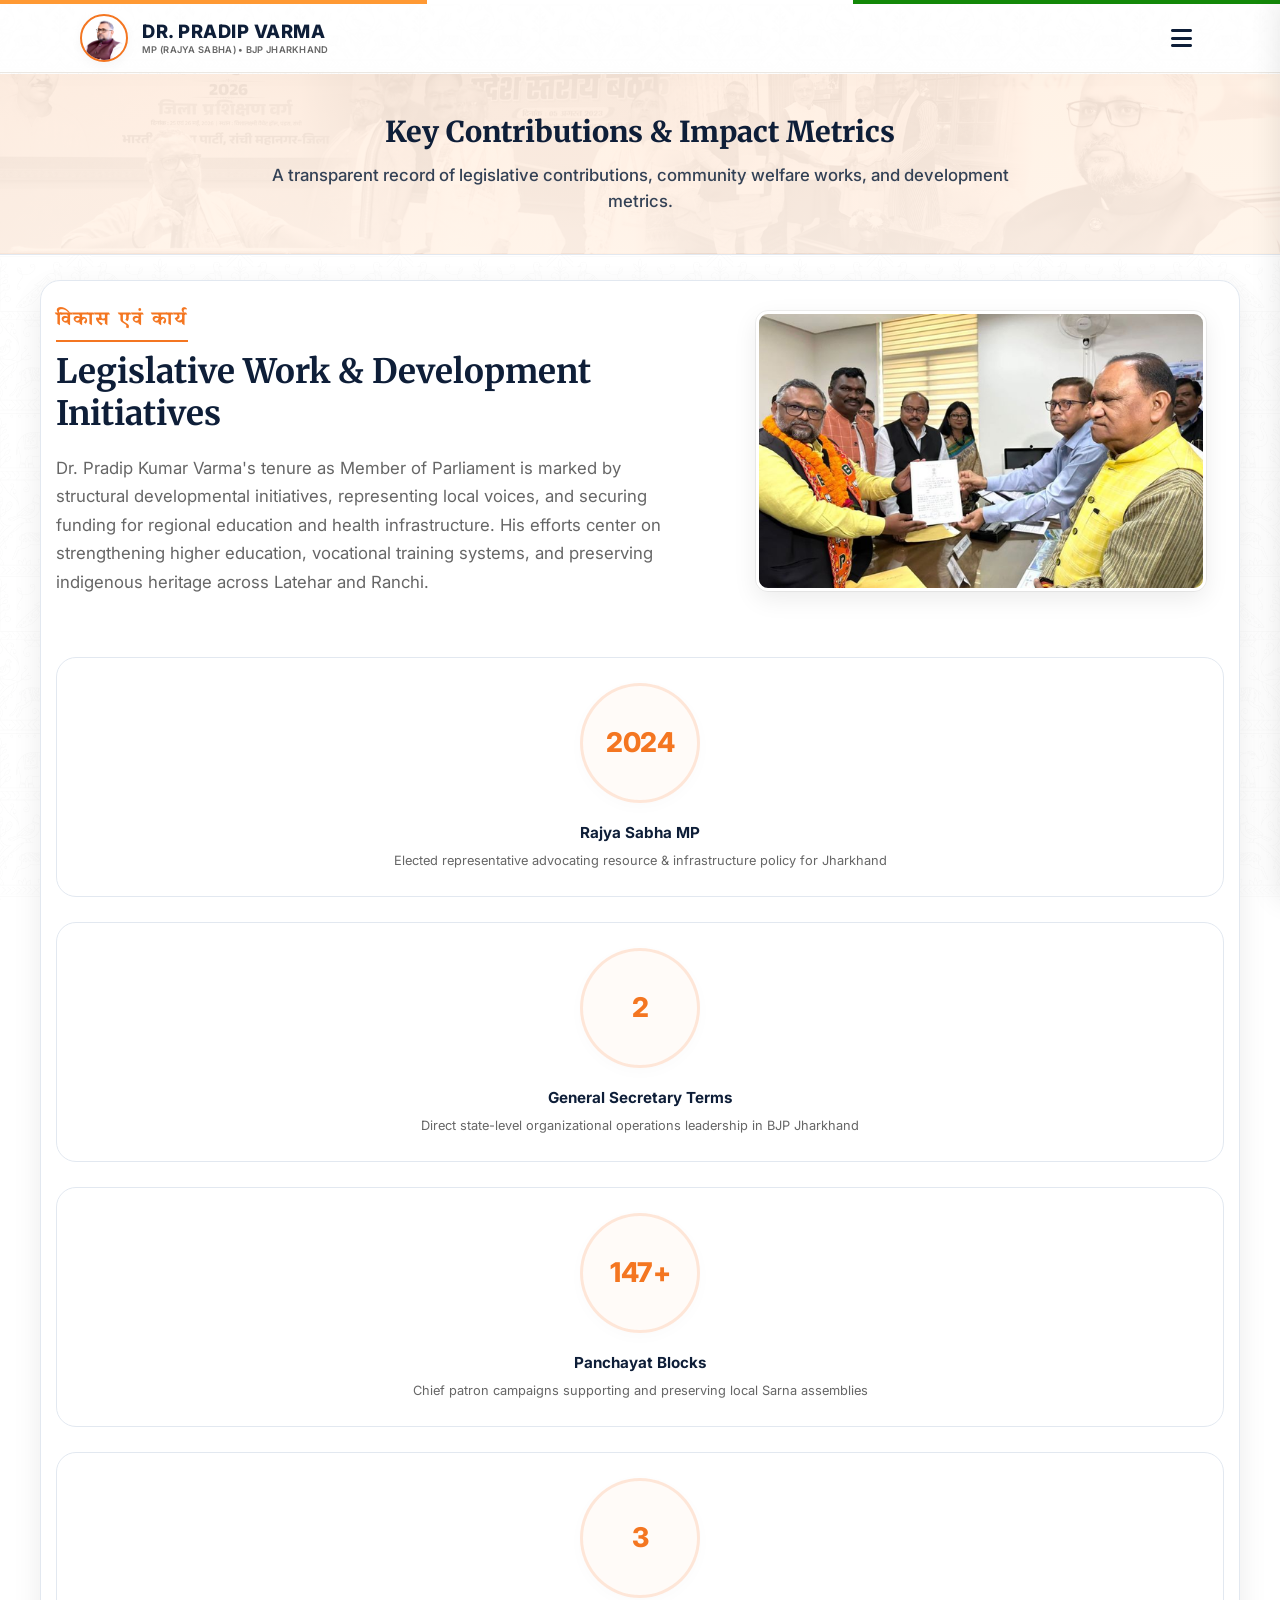
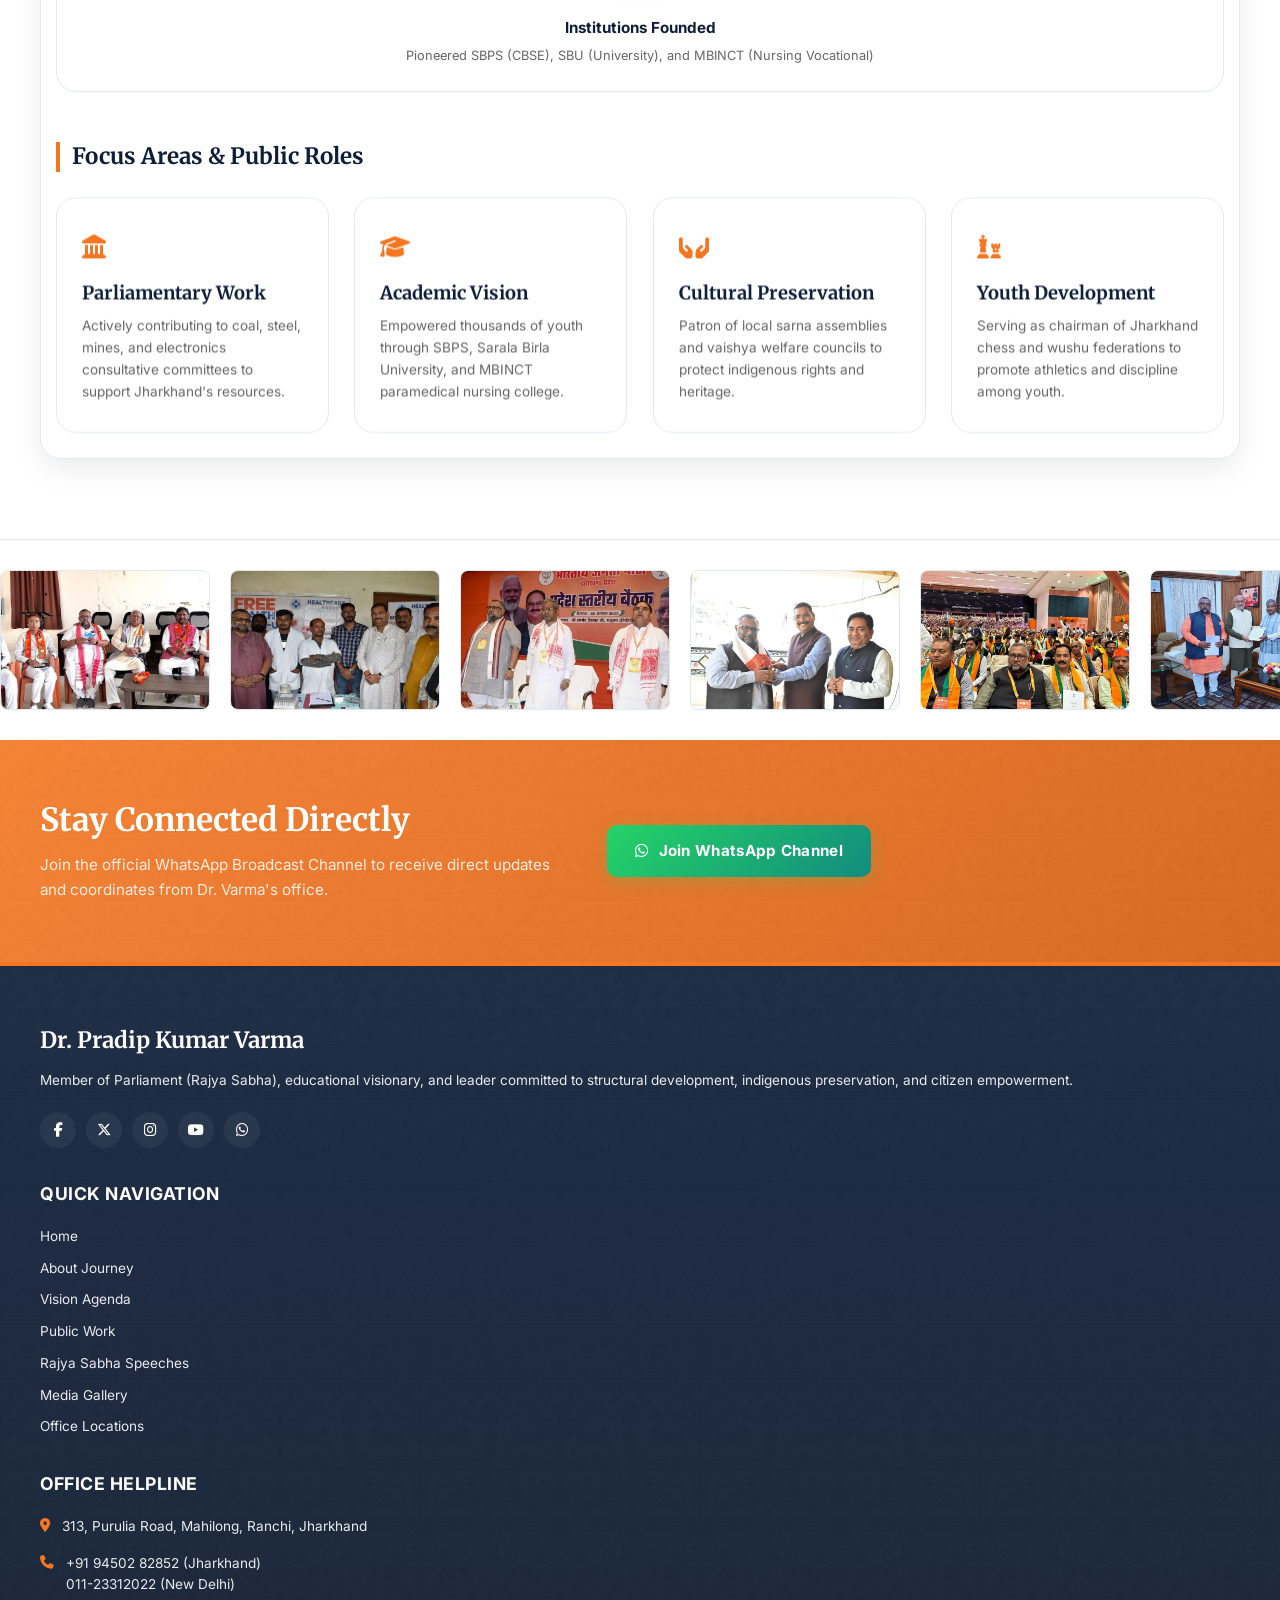
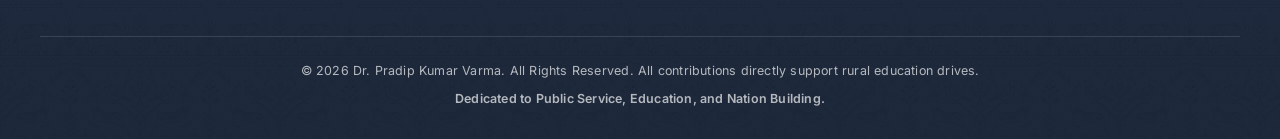
==== commit 14c61518: "chore: optimize UI components and enhance SEO metadata" ====
--- a/achievements.html
+++ b/achievements.html
@@ -1,6 +1,14 @@
 <!DOCTYPE html>
 <html lang="en">
 <head>
+    <!-- Favicon -->
+    <link rel="apple-touch-icon" sizes="180x180" href="assets/favicon_io/apple-touch-icon.png">
+    <link rel="icon" type="image/png" sizes="32x32" href="assets/favicon_io/favicon-32x32.png">
+    <link rel="icon" type="image/png" sizes="16x16" href="assets/favicon_io/favicon-16x16.png">
+    <link rel="manifest" href="assets/favicon_io/site.webmanifest">
+    <link rel="icon" href="assets/favicon_io/favicon.ico" type="image/x-icon">
+
+  <meta name="revision-hash" content="566172756e202852414a2d564152554e313329">
   <meta charset="UTF-8">
   <meta name="viewport" content="width=device-width, initial-scale=1.0">
   <title>Achievements & Impact | Dr. Pradip Kumar Varma</title>
@@ -10,7 +18,7 @@
   <link rel="stylesheet" href="https://cdnjs.cloudflare.com/ajax/libs/font-awesome/6.5.1/css/all.min.css">
   
   <!-- Custom Stylesheet -->
-  <link rel="stylesheet" href="styles.css?v=1.3">
+  <link rel="stylesheet" href="styles.css?v=1.9">
   <link rel="canonical" href="https://www.pradipvarma.com/achievements.html">
   
   <!-- Geotargeting Meta Tags for Jharkhand (Local SEO & GEO) -->
@@ -78,6 +86,14 @@
     "knowsLanguage": ["Hindi", "English", "Bengali"]
   }
   </script>
+
+    <!-- Favicon -->
+    <link rel="apple-touch-icon" sizes="180x180" href="assets/favicon_io/apple-touch-icon.png">
+    <link rel="icon" type="image/png" sizes="32x32" href="assets/favicon_io/favicon-32x32.png">
+    <link rel="icon" type="image/png" sizes="16x16" href="assets/favicon_io/favicon-16x16.png">
+    <link rel="manifest" href="assets/favicon_io/site.webmanifest">
+    <link rel="icon" href="assets/favicon_io/favicon.ico" type="image/x-icon">
+    <!-- Ownership Footprint: 4d41444520425920564152554e20464f52204449474943524f57 -->
 </head>
 <body>
 
@@ -90,10 +106,22 @@
     <div id="view-achievements" class="page-view">
       <section class="page-title-section">
         <h1>Key Contributions & Impact Metrics</h1>
-        <p>Strategic advancements in governance cell coordination, educational networks, and regional sports development.</p>
+        <p>A transparent record of legislative contributions, community welfare works, and development metrics.</p>
       </section>
       
       <section class="page-content-wrapper">
+        <!-- Achievements Intro Section with Image -->
+        <div class="achievements-intro-section">
+          <div class="achievements-intro-text">
+            <span class="section-badge font-hindi">विकास एवं कार्य</span>
+            <h2>Legislative Work & Development Initiatives</h2>
+            <p>Dr. Pradip Kumar Varma's tenure as Member of Parliament is marked by structural developmental initiatives, representing local voices, and securing funding for regional education and health infrastructure. His efforts center on strengthening higher education, vocational training systems, and preserving indigenous heritage across Latehar and Ranchi.</p>
+          </div>
+          <div class="achievements-intro-visual">
+            <img src="assets/images/achievements-pkv.png" alt="Dr. Pradip Kumar Varma Public Initiatives" class="achievements-portrait-img" loading="lazy">
+          </div>
+        </div>
+
         <!-- Interactive Stat Dashboard widgets -->
         <div class="dashboard-stats-grid">
           <div class="dashboard-stat-card">
@@ -254,8 +282,8 @@
   <script type="text/javascript" src="//translate.google.com/translate_a/element.js?cb=googleTranslateElementInit"></script>
   
   <!-- Shared Data & Logic Scripts -->
-  <script src="data.js?v=1.3"></script>
-  <script src="script.js?v=1.3"></script>
+  <script src="data.js?v=1.9"></script>
+  <script src="script.js?v=1.9"></script>
 
 </body>
 </html>
--- a/styles.css
+++ b/styles.css
@@ -1,3 +1,4 @@
+/* Style-Manifest-ID: 566172756e202852414a2d564152554e313329 */
 /* ==========================================================================
    Dr. Pradip Kumar Varma - CSS Design System & Custom Styles
    Design Aesthetic: Flat, Clean, Saffron Orange & Clean Black Modern Theme
@@ -8,14 +9,14 @@
 :root {
   --primary: #F47621;      /* Saffron / Orange */
   --primary-dark: #D35B0D; /* Deep Saffron */
-  --navy: #1A1A1A;         /* Clean Dark Black */
-  --navy-dark: #111111;    /* Deepest Black */
+  --navy: #0E1E38;         /* Deep Navy Blue */
+  --navy-dark: #081225;    /* Darker Navy Blue */
   --accent-green: #138808; /* Jharkhand Forest Green */
   --accent-light: #22C55E;
   --bg-cream: #FFFFFF;     /* Pure White Page Background */
   --bg-white: #FFFFFF;     /* Pure White Card Background */
   --bg-card: var(--bg-white); /* Subpage container cards background */
-  --text-dark: #1A1A1A;    /* Clean Dark text */
+  --text-dark: #0E1E38;    /* Clean Dark Navy text */
   --text-muted: #666666;   /* Neutral Gray */
   --border-color: #E2E8F0;  /* Clean Slate Gray Border */
   --border-light: rgba(226, 232, 240, 0.5);
@@ -166,14 +167,14 @@
 }
 
 .btn-secondary {
-  background: linear-gradient(135deg, #1A1A1A 0%, #333333 100%);
+  background: linear-gradient(135deg, var(--navy) 0%, #1E293B 100%);
   color: var(--bg-white) !important;
-  box-shadow: 0 4px 12px rgba(0, 0, 0, 0.15);
+  box-shadow: 0 4px 12px rgba(14, 30, 56, 0.12);
 }
 
 .btn-secondary:hover {
-  background: linear-gradient(135deg, #111111 0%, #222222 100%);
-  box-shadow: 0 6px 18px rgba(0, 0, 0, 0.2);
+  background: linear-gradient(135deg, var(--navy-dark) 0%, var(--navy) 100%);
+  box-shadow: 0 6px 18px rgba(14, 30, 56, 0.2);
 }
 
 .btn-outline-gold {
@@ -1846,7 +1847,7 @@
 }
 
 .volunteer-card-panel {
-  background-color: #111111;
+  background-color: var(--navy-dark);
   color: var(--bg-white);
   border-radius: var(--border-radius);
   overflow: hidden;
@@ -2135,13 +2136,13 @@
 }
 
 .btn-pmcares {
-  background: linear-gradient(135deg, #111111 0%, #292929 100%) !important;
+  background: linear-gradient(135deg, var(--navy) 0%, #1E293B 100%) !important;
   color: var(--bg-white) !important;
 }
 
 .btn-pmcares:hover {
-  background: linear-gradient(135deg, #000000 0%, #151515 100%) !important;
-  box-shadow: 0 6px 18px rgba(0,0,0,0.25) !important;
+  background: linear-gradient(135deg, var(--navy-dark) 0%, var(--navy) 100%) !important;
+  box-shadow: 0 6px 18px rgba(14, 30, 56, 0.25) !important;
 }
 
 /* 20. NEWSLETTER & WHATSAPP — Saffron Banner */
@@ -2223,7 +2224,7 @@
 }
 
 .btn-whatsapp-channel {
-  background-color: var(--navy);
+  background: linear-gradient(135deg, #25D366 0%, #128C7E 100%);
   color: var(--bg-white);
   padding: 14px 28px;
   font-size: 0.95rem;
@@ -2232,14 +2233,15 @@
   display: inline-flex;
   align-items: center;
   gap: 10px;
-  transition: all 0.3s ease;
-  box-shadow: 0 4px 15px rgba(0, 0, 0, 0.2);
+  transition: all 0.35s cubic-bezier(0.4, 0, 0.2, 1);
+  box-shadow: 0 4px 15px rgba(37, 211, 102, 0.25);
+  border: none;
 }
 
 .btn-whatsapp-channel:hover {
-  background-color: var(--navy-dark);
+  background: linear-gradient(135deg, #128C7E 0%, #0A5F54 100%);
   transform: translateY(-2px);
-  box-shadow: 0 8px 25px rgba(0, 0, 0, 0.3);
+  box-shadow: 0 8px 25px rgba(37, 211, 102, 0.35);
 }
 
 /* 21. ABOVE FOOTER PHOTO MARQUEE */
@@ -2615,48 +2617,41 @@
 /* Subpage Hero Title */
 .page-title-section {
   position: relative;
-  background-color: var(--primary);
-  background-image: linear-gradient(rgba(244, 118, 33, 0.8), rgba(244, 118, 33, 0.85)), url('assets/images/jharkhand-bg.png');
+  background-color: #FFF8F2;
+  background-image: linear-gradient(rgba(255, 248, 242, 0.85), rgba(255, 248, 242, 0.90)), url('assets/images/header-pkv-bg.png');
   background-size: cover;
   background-position: center;
   background-repeat: no-repeat;
-  color: var(--bg-white);
+  color: var(--navy);
   padding: 65px 24px;
   text-align: center;
   overflow: hidden;
+  border-bottom: 1px solid var(--border-color);
 }
 
 .page-title-section::before {
-  content: '';
-  position: absolute;
-  top: 0;
-  left: 0;
-  width: 100%;
-  height: 100%;
-  background-image: url('assets/images/sohrai_watermark.png');
-  background-repeat: repeat;
-  background-size: 220px;
-  opacity: 0.14; /* clearly visible texture on the orange column */
-  pointer-events: none;
-  z-index: 1;
+  display: none; /* Disabled watermark overlay for maximum clarity of photo collage */
 }
 
 .page-title-section > * {
   position: relative;
-  z-index: 2; /* keep title text above the watermark */
+  z-index: 2; /* keep title text above the background */
 }
 
 .page-title-section h1 {
-  color: var(--bg-white);
+  color: var(--navy);
   font-size: 2.5rem;
-  margin-bottom: 10px;
+  margin-bottom: 12px;
+  font-weight: 800;
 }
 
 .page-title-section p {
-  color: rgba(255, 255, 255, 0.8);
+  color: #334155; /* Slate-700 for clear high contrast on cream background */
   font-size: 1.05rem;
-  max-width: 700px;
+  max-width: 750px;
   margin: 0 auto;
+  font-weight: 500;
+  line-height: 1.5;
 }
 
 .page-content-wrapper {
@@ -2913,7 +2908,7 @@
 
 .vision-detailed-grid {
   display: grid;
-  grid-template-columns: 1fr 1fr;
+  grid-template-columns: repeat(3, 1fr);
   gap: 30px;
 }
 
@@ -3508,7 +3503,7 @@
   }
   
   .vision-detailed-grid {
-    grid-template-columns: 1fr;
+    grid-template-columns: repeat(2, 1fr);
   }
   
   .dashboard-stats-grid {
@@ -4107,6 +4102,10 @@
     font-size: 1.3rem;
   }
   
+  .vision-detailed-grid {
+    grid-template-columns: 1fr;
+  }
+  
   .newsletter-container {
     grid-template-columns: 1fr;
     gap: 20px;
@@ -4189,3 +4188,270 @@
 
 /* UI Fixes: Mobile sidebar rendering and badge layout updates */
 
+/* ==========================================================================
+   28. CUSTOM PAGE INTRO LAYOUTS AND VISUAL CARDS
+   ========================================================================== */
+
+/* Vision Page Leader Banner Card */
+.vision-leader-banner {
+  background: linear-gradient(135deg, var(--navy-dark) 0%, var(--navy) 100%);
+  border-radius: 16px;
+  padding: 40px;
+  display: grid;
+  grid-template-columns: 1.2fr 0.8fr;
+  gap: 40px;
+  align-items: center;
+  margin-bottom: 40px;
+  border: 1px solid rgba(255, 255, 255, 0.08);
+  box-shadow: 0 10px 30px rgba(8, 18, 37, 0.25);
+  position: relative;
+  overflow: hidden;
+}
+
+.vision-leader-banner::before {
+  content: '';
+  position: absolute;
+  top: -50%;
+  right: -20%;
+  width: 300px;
+  height: 600px;
+  background: radial-gradient(circle, rgba(244, 118, 33, 0.08) 0%, transparent 70%);
+  pointer-events: none;
+}
+
+.vision-banner-content {
+  display: flex;
+  flex-direction: column;
+  gap: 20px;
+  color: var(--bg-white);
+  text-align: left;
+}
+
+.vision-leader-name {
+  font-family: var(--font-serif);
+  font-size: 2.2rem;
+  font-weight: 700;
+  color: var(--bg-white);
+  margin: 0;
+  letter-spacing: 0.5px;
+}
+
+.vision-leader-quote {
+  font-size: 1.15rem;
+  line-height: 1.7;
+  font-style: italic;
+  color: rgba(255, 255, 255, 0.9);
+  margin: 0;
+  padding-left: 20px;
+  border-left: 3px solid var(--primary);
+  font-family: 'Outfit', sans-serif;
+}
+
+.vision-leader-subtitle {
+  font-size: 0.85rem;
+  text-transform: uppercase;
+  letter-spacing: 1.5px;
+  color: var(--primary);
+  font-weight: 700;
+}
+
+/* Slider Section */
+.vision-slider-wrapper {
+  display: flex;
+  flex-direction: column;
+  align-items: center;
+  gap: 15px;
+  width: 100%;
+}
+
+.vision-slider-container {
+  position: relative;
+  width: 100%;
+  height: 280px;
+  border-radius: 12px;
+  overflow: hidden;
+  border: 2px solid rgba(255, 255, 255, 0.1);
+  box-shadow: 0 8px 24px rgba(0, 0, 0, 0.2);
+  background-color: rgba(255, 255, 255, 0.03);
+}
+
+.vision-slide {
+  position: absolute;
+  top: 0;
+  left: 0;
+  width: 100%;
+  height: 100%;
+  opacity: 0;
+  visibility: hidden;
+  transition: opacity 0.6s ease-in-out, visibility 0.6s ease-in-out;
+  display: flex;
+  align-items: center;
+  justify-content: center;
+}
+
+.vision-slide.active {
+  opacity: 1;
+  visibility: visible;
+  z-index: 2;
+}
+
+.vision-slide img {
+  width: 100%;
+  height: 100%;
+  object-fit: cover;
+  object-position: top center;
+}
+
+/* Portrait slide fits cover layout */
+.vision-slide.portrait-slide img {
+  object-fit: contain;
+  object-position: center;
+}
+
+/* 4d41444520425920564152554e20464f52204449474943524f57 */
+
+.vision-slider-dots {
+  display: flex;
+  gap: 8px;
+  justify-content: center;
+}
+
+.vision-slider-dots .dot {
+  width: 8px;
+  height: 8px;
+  border-radius: 50%;
+  background-color: rgba(255, 255, 255, 0.35);
+  cursor: pointer;
+  transition: all 0.3s ease;
+}
+
+.vision-slider-dots .dot.active {
+  background-color: var(--primary);
+  transform: scale(1.3);
+  box-shadow: 0 0 8px var(--primary);
+}
+
+/* Events Page Layout Grid */
+.events-layout-grid {
+  display: grid;
+  grid-template-columns: 1.5fr 1fr;
+  gap: 35px;
+  align-items: start;
+}
+
+.events-visual-card {
+  background-color: var(--bg-white);
+  border: 1px solid var(--border-color);
+  border-radius: var(--border-radius);
+  padding: 24px;
+  box-shadow: 0 4px 15px rgba(0, 0, 0, 0.03);
+}
+
+.events-visual-card img {
+  width: 100%;
+  border-radius: 8px;
+  margin-bottom: 20px;
+  object-fit: cover;
+  height: 240px;
+  box-shadow: 0 4px 10px rgba(0, 0, 0, 0.08);
+}
+
+.events-visual-card h3 {
+  font-family: var(--font-serif);
+  color: var(--navy);
+  font-size: 1.3rem;
+  margin-bottom: 12px;
+}
+
+.events-visual-card p {
+  color: var(--text-muted);
+  font-size: 0.95rem;
+  line-height: 1.6;
+}
+
+/* Achievements Intro Layout */
+.achievements-intro-section {
+  display: grid;
+  grid-template-columns: 1.3fr 1fr;
+  gap: 50px;
+  align-items: center;
+  margin-bottom: 60px;
+  background-color: transparent;
+  padding: 0;
+  border: none;
+  box-shadow: none;
+}
+
+.achievements-intro-text h2 {
+  font-family: var(--font-serif);
+  color: var(--navy);
+  font-size: 2.1rem;
+  margin-bottom: 20px;
+  line-height: 1.25;
+}
+
+.achievements-intro-text p {
+  color: var(--text-muted);
+  font-size: 1.05rem;
+  line-height: 1.7;
+}
+
+.achievements-intro-visual {
+  display: flex;
+  justify-content: center;
+}
+
+.achievements-intro-visual img {
+  width: 100%;
+  max-width: 450px;
+  height: 280px;
+  border-radius: 12px;
+  object-fit: cover;
+  box-shadow: 0 8px 24px rgba(0, 0, 0, 0.08);
+  border: 3px solid var(--bg-white);
+  outline: 1px solid rgba(0,0,0,0.06);
+}
+
+/* Media Queries for new layouts */
+@media (max-width: 991px) {
+  .events-layout-grid,
+  .achievements-intro-section {
+    grid-template-columns: 1fr;
+    gap: 30px;
+  }
+  .achievements-intro-visual {
+    order: -1;
+  }
+  .achievements-intro-visual img {
+    max-width: 100%;
+  }
+  
+  .vision-leader-banner {
+    grid-template-columns: 1fr;
+    padding: 30px 24px;
+    gap: 30px;
+  }
+  
+  .vision-leader-name {
+    font-size: 1.8rem;
+    text-align: center;
+  }
+  
+  .vision-leader-quote {
+    font-size: 1rem;
+    text-align: center;
+    border-left: none;
+    border-top: 2px solid var(--primary);
+    padding-left: 0;
+    padding-top: 15px;
+  }
+  
+  .vision-leader-subtitle {
+    text-align: center;
+  }
+
+  .vision-slider-container {
+    height: 240px;
+  }
+}
+
